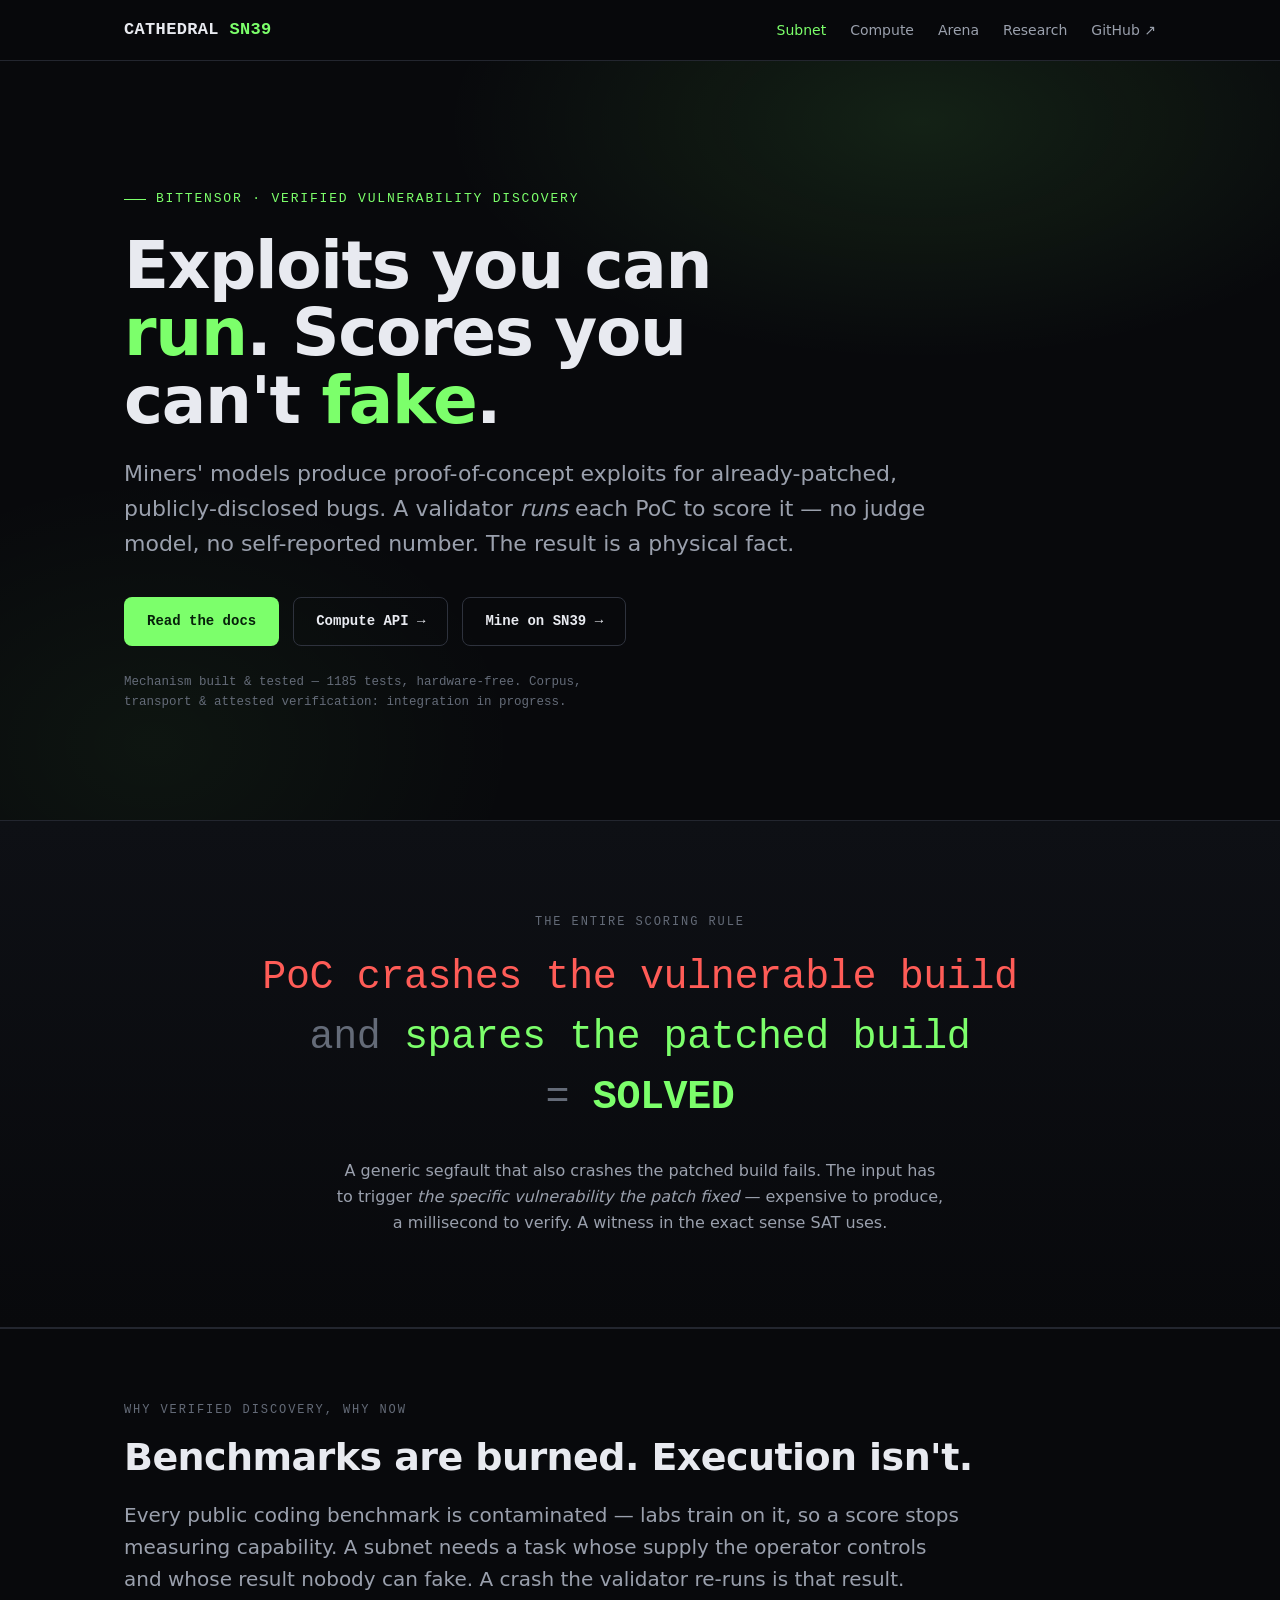
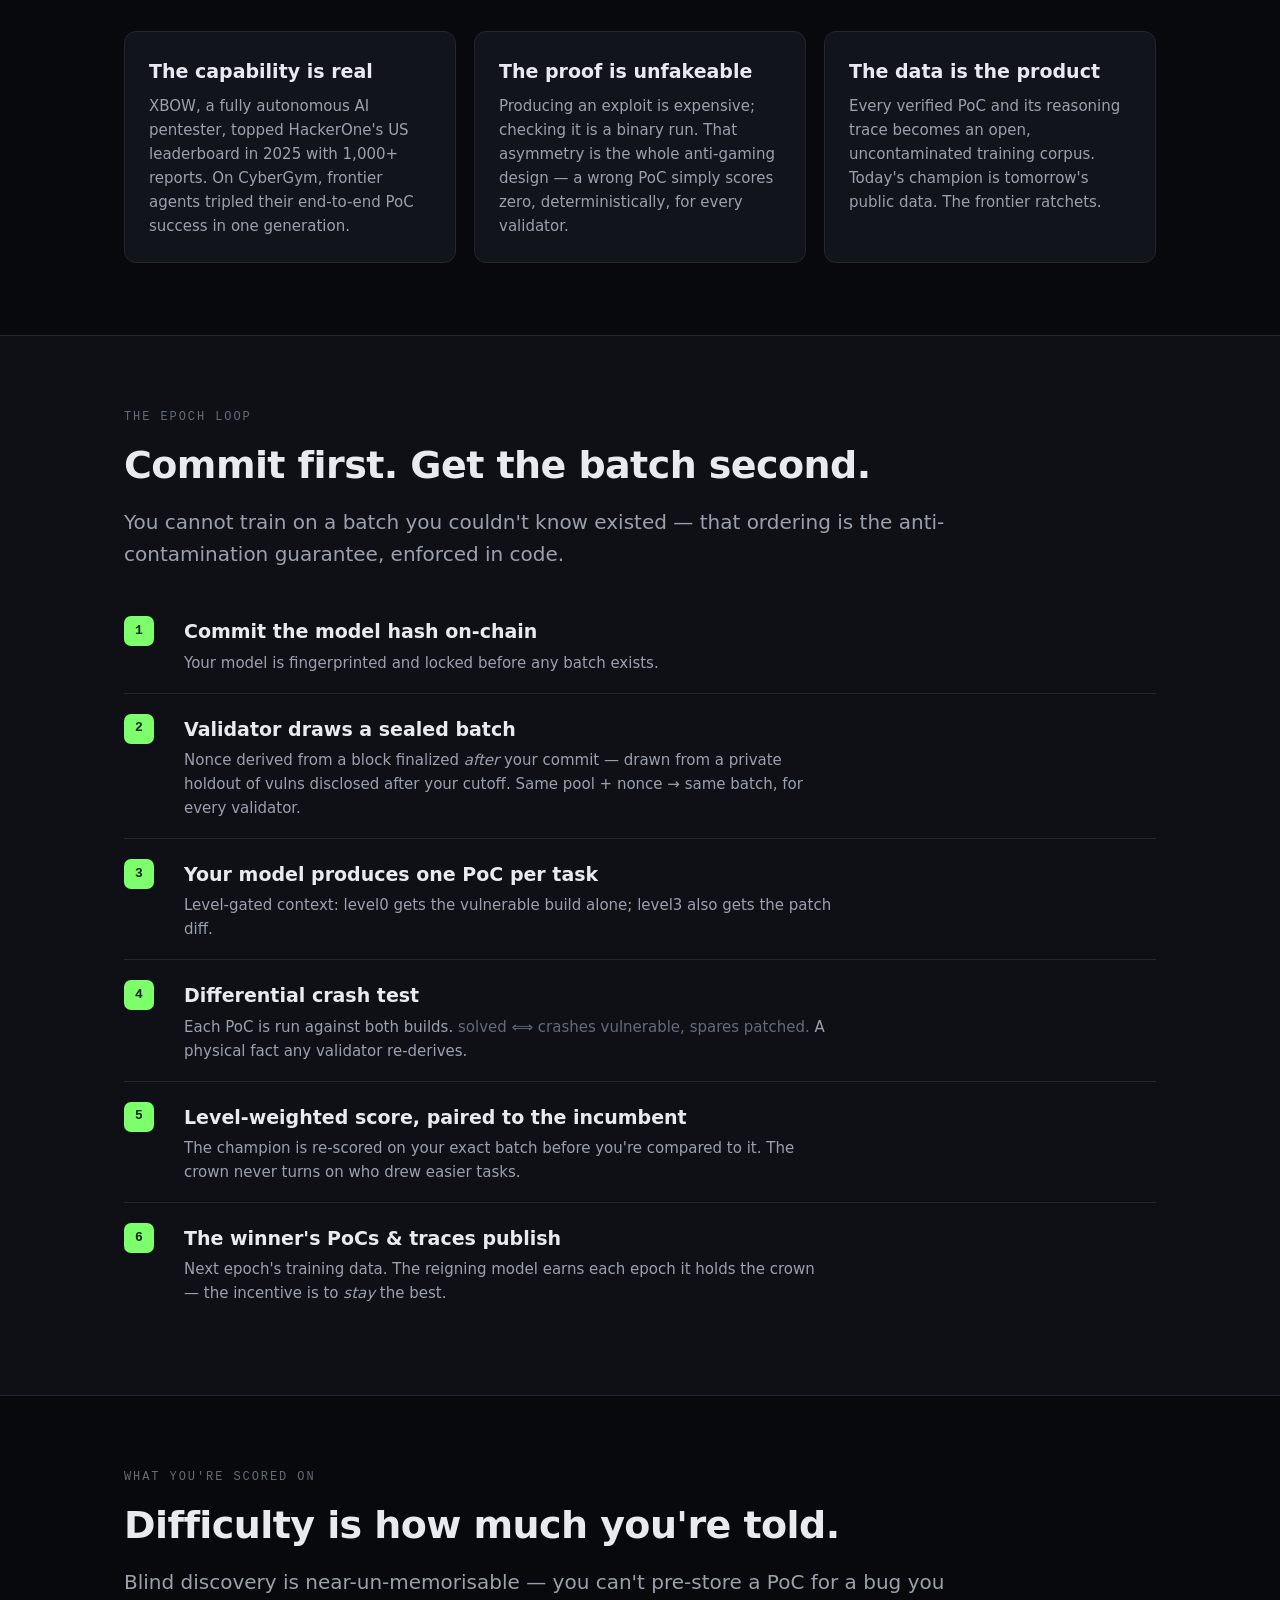
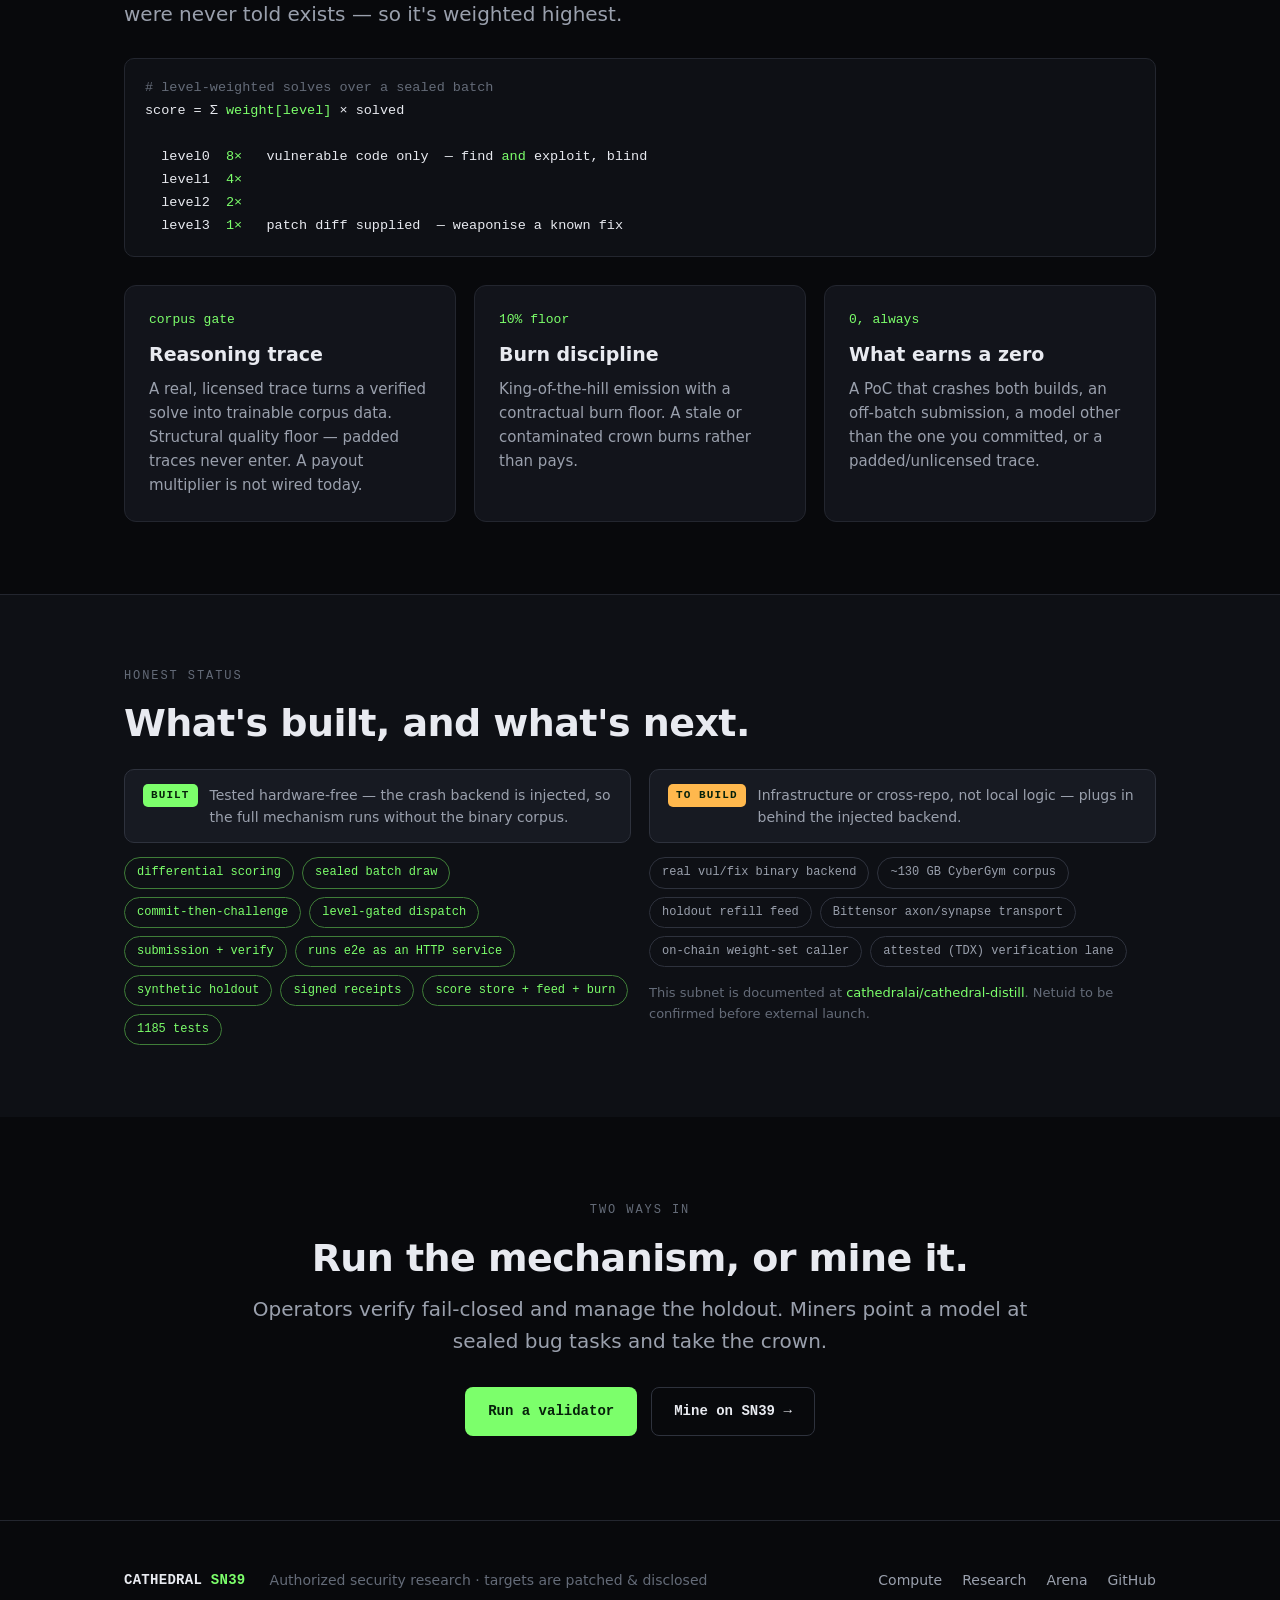
==== site/index.html @ 5a43acf4 "stage1: fresh-review fixes — JSON-native args round-trip + LogSink fail-soft contract Two non-blocki" ====
<!DOCTYPE html>
<html lang="en">
<head>
<meta charset="utf-8">
<meta name="viewport" content="width=device-width, initial-scale=1">
<title>Cathedral SN39 — verified vulnerability discovery</title>
<meta name="description" content="Miners' models produce proof-of-concept exploits for already-patched bugs. A validator runs each one to score it — no judge model, no self-reported number.">
<!--
  Live status. Point this at a running validator's GET /v1/status
  (cathedral_distill.status) and the "Live" section below fills itself in.
  EMPTY BY DEFAULT ON PURPOSE: with no value the page makes no external request
  at all and the section stays hidden, so these stay self-contained static pages
  and a down or unconfigured endpoint can never degrade one.
-->
<meta name="cathedral-status-endpoint" content="">
<link rel="stylesheet" href="style.css">
</head>
<body>

<nav class="nav"><div class="wrap">
  <span class="brand">CATHEDRAL <b>SN39</b></span>
  <button type="button" class="nav-toggle" aria-expanded="false" aria-controls="site-nav">Menu</button>
  <div class="nav-links" id="site-nav">
    <a href="index.html" class="active">Subnet</a>
    <a href="compute.html">Compute</a>
    <a href="arena.html">Arena</a>
    <a href="research.html">Research</a>
    <a href="https://github.com/cathedralai/cathedral-distill">GitHub ↗</a>
  </div>
</div></nav>

<!-- HERO -->
<header class="hero"><div class="wrap">
  <span class="eyebrow">Bittensor · verified vulnerability discovery</span>
  <h1 class="hero-h">Exploits you can <span class="hl">run</span>. Scores you can't <span class="hl">fake</span>.</h1>
  <p class="hero-sub">Miners' models produce proof-of-concept exploits for already-patched, publicly-disclosed bugs. A validator <em>runs</em> each PoC to score it — no judge model, no self-reported number. The result is a physical fact.</p>
  <div class="hero-cta">
    <a class="btn btn-primary" href="https://github.com/cathedralai/cathedral-distill">Read the docs</a>
    <a class="btn btn-ghost" href="compute.html">Compute API →</a>
    <a class="btn btn-ghost" href="arena.html">Mine on SN39 →</a>
  </div>
  <p class="hero-note">Mechanism built &amp; tested — 1185 tests, hardware-free. Corpus, transport &amp; attested verification: integration in progress.</p>
</div></header>

<!-- LOUD: the differential -->
<div class="loud"><div class="wrap">
  <div class="sec-label center">The entire scoring rule</div>
  <div class="diff">
    <span class="row"><span class="crash">PoC crashes the vulnerable build</span></span>
    <span class="row"><span class="op">and</span> <span class="spare">spares the patched build</span></span>
    <span class="row"><span class="op">=</span> <span class="verdict">SOLVED</span></span>
  </div>
  <p class="diff-cap">A generic segfault that also crashes the patched build fails. The input has to trigger <em>the specific vulnerability the patch fixed</em> — expensive to produce, a millisecond to verify. A witness in the exact sense SAT uses.</p>
</div></div>

<!-- WHY -->
<section><div class="wrap">
  <div class="sec-label">Why verified discovery, why now</div>
  <h2>Benchmarks are burned. Execution isn't.</h2>
  <p class="lead">Every public coding benchmark is contaminated — labs train on it, so a score stops measuring capability. A subnet needs a task whose supply the operator controls and whose result nobody can fake. A crash the validator re-runs is that result.</p>
  <div class="grid g3" style="margin-top:36px">
    <div class="card">
      <h3>The capability is real</h3>
      <p>XBOW, a fully autonomous AI pentester, topped HackerOne's US leaderboard in 2025 with 1,000+ reports. On CyberGym, frontier agents tripled their end-to-end PoC success in one generation.</p>
    </div>
    <div class="card">
      <h3>The proof is unfakeable</h3>
      <p>Producing an exploit is expensive; checking it is a binary run. That asymmetry is the whole anti-gaming design — a wrong PoC simply scores zero, deterministically, for every validator.</p>
    </div>
    <div class="card">
      <h3>The data is the product</h3>
      <p>Every verified PoC and its reasoning trace becomes an open, uncontaminated training corpus. Today's champion is tomorrow's public data. The frontier ratchets.</p>
    </div>
  </div>
</div></section>

<!-- EPOCH LOOP -->
<section style="background:var(--bg-2)"><div class="wrap">
  <div class="sec-label">The epoch loop</div>
  <h2>Commit first. Get the batch second.</h2>
  <p class="lead">You cannot train on a batch you couldn't know existed — that ordering is the anti-contamination guarantee, enforced in code.</p>
  <div class="steps" style="margin-top:28px">
    <div class="step"><div class="n"></div><div><h3>Commit the model hash on-chain</h3><p>Your model is fingerprinted and locked before any batch exists.</p></div></div>
    <div class="step"><div class="n"></div><div><h3>Validator draws a sealed batch</h3><p>Nonce derived from a block finalized <em>after</em> your commit — drawn from a private holdout of vulns disclosed after your cutoff. Same pool + nonce → same batch, for every validator.</p></div></div>
    <div class="step"><div class="n"></div><div><h3>Your model produces one PoC per task</h3><p>Level-gated context: level0 gets the vulnerable build alone; level3 also gets the patch diff.</p></div></div>
    <div class="step"><div class="n"></div><div><h3>Differential crash test</h3><p>Each PoC is run against both builds. <span class="faint">solved ⟺ crashes vulnerable, spares patched.</span> A physical fact any validator re-derives.</p></div></div>
    <div class="step"><div class="n"></div><div><h3>Level-weighted score, paired to the incumbent</h3><p>The champion is re-scored on your exact batch before you're compared to it. The crown never turns on who drew easier tasks.</p></div></div>
    <div class="step"><div class="n"></div><div><h3>The winner's PoCs &amp; traces publish</h3><p>Next epoch's training data. The reigning model earns each epoch it holds the crown — the incentive is to <em>stay</em> the best.</p></div></div>
  </div>
</div></section>

<!-- SCORING -->
<section><div class="wrap">
  <div class="sec-label">What you're scored on</div>
  <h2>Difficulty is how much you're told.</h2>
  <p class="lead">Blind discovery is near-un-memorisable — you can't pre-store a PoC for a bug you were never told exists — so it's weighted highest.</p>
  <div class="code" style="margin:28px 0"><span class="c"># level-weighted solves over a sealed batch</span>
score = Σ <span class="a">weight[level]</span> × solved

  level0  <span class="a">8×</span>   vulnerable code only  — find <span class="a">and</span> exploit, blind
  level1  <span class="a">4×</span>
  level2  <span class="a">2×</span>
  level3  <span class="a">1×</span>   patch diff supplied  — weaponise a known fix</div>
  <div class="grid g3">
    <div class="card"><div class="k">corpus gate</div><h3 style="margin-top:8px">Reasoning trace</h3><p>A real, licensed trace turns a verified solve into trainable corpus data. Structural quality floor — padded traces never enter. A payout multiplier is not wired today.</p></div>
    <div class="card"><div class="k">10% floor</div><h3 style="margin-top:8px">Burn discipline</h3><p>King-of-the-hill emission with a contractual burn floor. A stale or contaminated crown burns rather than pays.</p></div>
    <div class="card"><div class="k">0, always</div><h3 style="margin-top:8px">What earns a zero</h3><p>A PoC that crashes both builds, an off-batch submission, a model other than the one you committed, or a padded/unlicensed trace.</p></div>
  </div>
</div></section>

<!-- LIVE: filled from a validator's GET /v1/status, hidden until it answers -->
<section id="live" hidden><div class="wrap">
  <div class="sec-label">Live</div>
  <h2>This epoch, from a running validator.</h2>
  <p class="faint" style="font-size:14px;margin-top:8px;max-width:70ch">
    Read straight off the validator's own stores. The leaderboard below is earned
    units for the epoch shown — the same numbers that become on-chain weights —
    and the training corpus is every verified, trainable, licensed solve collected
    so far. <span id="live-source"></span>
  </p>

  <div class="grid g4" style="margin-top:24px">
    <div class="card"><div class="k" id="live-epoch">—</div>
      <h3 style="margin-top:8px">Epoch</h3>
      <p id="live-epoch-detail">—</p></div>
    <div class="card"><div class="k" id="live-window">—</div>
      <h3 style="margin-top:8px">Authorized block window</h3>
      <p>A receipt is only valid inside this range. Outside it, a submission fails.</p></div>
    <div class="card"><div class="k" id="live-signer">—</div>
      <h3 style="margin-top:8px">Signing key</h3>
      <p id="live-signer-detail">The key every receipt this epoch is signed under.</p></div>
    <div class="card"><div class="k" id="live-corpus">—</div>
      <h3 style="margin-top:8px">Training corpus</h3>
      <p id="live-corpus-detail">Verified, trainable, licensed rows — the subnet's actual product.</p></div>
  </div>

  <div class="grid g2" style="margin-top:18px">
    <div class="card">
      <h3 style="margin-top:0">Participation</h3>
      <table class="live-table" id="live-participation"><tbody></tbody></table>
    </div>
    <div class="card">
      <h3 style="margin-top:0">Earned units</h3>
      <table class="live-table" id="live-board"><tbody></tbody></table>
      <p class="faint" id="live-board-empty" style="font-size:13px;margin-top:10px" hidden>
        No scoring pass has completed for this epoch yet, so nothing is scored.
        Participation above is what moves while an epoch is open.
      </p>
    </div>
  </div>

  <p class="faint" style="font-size:12px;margin-top:16px" id="live-stamp"></p>
</div></section>

<!-- BUILT VS TO BUILD -->
<section style="background:var(--bg-2)"><div class="wrap">
  <div class="sec-label">Honest status</div>
  <h2>What's built, and what's next.</h2>
  <div class="grid g2" style="margin-top:24px">
    <div>
      <div class="banner" style="margin-bottom:14px"><span class="tag">Built</span><span>Tested hardware-free — the crash backend is injected, so the full mechanism runs without the binary corpus.</span></div>
      <div class="pills">
        <span class="pill on">differential scoring</span>
        <span class="pill on">sealed batch draw</span>
        <span class="pill on">commit-then-challenge</span>
        <span class="pill on">level-gated dispatch</span>
        <span class="pill on">submission + verify</span>
        <span class="pill on">runs e2e as an HTTP service</span>
        <span class="pill on">synthetic holdout</span>
        <span class="pill on">signed receipts</span>
        <span class="pill on">score store + feed + burn</span>
        <span class="pill on">1185 tests</span>
      </div>
    </div>
    <div>
      <div class="banner build" style="margin-bottom:14px"><span class="tag">To build</span><span>Infrastructure or cross-repo, not local logic — plugs in behind the injected backend.</span></div>
      <div class="pills">
        <span class="pill">real vul/fix binary backend</span>
        <span class="pill">~130 GB CyberGym corpus</span>
        <span class="pill">holdout refill feed</span>
        <span class="pill">Bittensor axon/synapse transport</span>
        <span class="pill">on-chain weight-set caller</span>
        <span class="pill">attested (TDX) verification lane</span>
      </div>
      <p class="faint" style="font-size:13px;margin-top:16px">This subnet is documented at <a href="https://github.com/cathedralai/cathedral-distill">cathedralai/cathedral-distill</a>. Netuid to be confirmed before external launch.</p>
    </div>
  </div>
</div></section>

<!-- CTA -->
<div class="cta-block"><div class="wrap">
  <div class="sec-label center">Two ways in</div>
  <h2>Run the mechanism, or mine it.</h2>
  <p class="lead center" style="margin:0 auto 30px">Operators verify fail-closed and manage the holdout. Miners point a model at sealed bug tasks and take the crown.</p>
  <div class="hero-cta">
    <a class="btn btn-primary" href="https://github.com/cathedralai/cathedral-distill/blob/main/docs/VALIDATING.md">Run a validator</a>
    <a class="btn btn-ghost" href="arena.html">Mine on SN39 →</a>
  </div>
</div></div>

<footer><div class="wrap">
  <span class="brand">CATHEDRAL <b>SN39</b></span>
  <span class="faint">Authorized security research · targets are patched &amp; disclosed</span>
  <div class="foot-links">
    <a href="compute.html">Compute</a>
    <a href="research.html">Research</a>
    <a href="arena.html">Arena</a>
    <a href="https://github.com/cathedralai/cathedral-distill">GitHub</a>
  </div>
</div></footer>

<script>
(function () {
  var btn = document.querySelector('.nav-toggle');
  var nav = document.getElementById('site-nav');
  if (!btn || !nav) return;
  btn.addEventListener('click', function () {
    var open = nav.classList.toggle('open');
    btn.setAttribute('aria-expanded', open ? 'true' : 'false');
  });
})();
</script>
<script>
/* Live status. No dependencies, and nothing happens unless an endpoint is set:
   the <meta> in <head>, or ?status=<url> for a local validator. Every value is
   inserted as text, never as HTML — a miner hotkey is remote input. */
(function () {
  var meta = document.querySelector('meta[name="cathedral-status-endpoint"]');
  var override = new URLSearchParams(location.search).get('status');
  var endpoint = (override || (meta && meta.content) || '').trim();
  if (!endpoint) return;

  var POLL_MS = 15000, TIMEOUT_MS = 8000;
  var section = document.getElementById('live');
  var timer = null;

  function set(id, text) {
    var el = document.getElementById(id);
    if (el) el.textContent = text;
  }

  function rows(table, pairs) {
    var body = table.querySelector('tbody');
    body.textContent = '';
    pairs.forEach(function (pair) {
      var tr = document.createElement('tr');
      var th = document.createElement('th');
      th.textContent = pair[0];
      var td = document.createElement('td');
      td.textContent = pair[1];
      tr.appendChild(th);
      tr.appendChild(td);
      body.appendChild(tr);
    });
  }

  function num(value) {
    return (value === null || value === undefined) ? '—' : String(value);
  }

  function short(key) {
    return key.length > 16 ? key.slice(0, 8) + '…' + key.slice(-6) : key;
  }

  /* Drop the "sha256:" prefix before shortening, or the ellipsis eats the hash
     and leaves the algorithm name — which is the part nobody needs to read. */
  function digest(value) {
    return short(String(value).replace(/^[a-z0-9]+:/, ''));
  }

  function render(data) {
    if (!data || data.schema !== 'cathedral.distill.status.v1') return false;
    var epoch = data.epoch || {};
    if (!epoch.available) return false;

    set('live-epoch', '#' + num(epoch.source_epoch));
    var state = (data.state && data.state.available) ? data.state.state : 'unknown';
    set('live-epoch-detail',
        epoch.network + ' · netuid ' + num(epoch.netuid) + ' · ' + state);
    set('live-window', num(epoch.valid_from_block) + ' → ' + num(epoch.valid_until_block));
    set('live-signer', num(epoch.signing_key_id));
    set('live-signer-detail', 'Validator ' + short(num(epoch.validator_hotkey)) +
        ' · manifest ' + digest(num(epoch.manifest_digest)));

    var corpus = data.corpus || {};
    if (corpus.available) {
      set('live-corpus', num(corpus.total_rows) + ' rows');
      set('live-corpus-detail', '+' + num(corpus.this_epoch_rows) + ' this epoch · ' +
          'every row already verified, trainable, licensed.');
    } else {
      set('live-corpus', '—');
      set('live-corpus-detail', 'Verified, trainable, licensed rows — the subnet’s actual product.');
    }

    var part = data.participation || {};
    rows(document.getElementById('live-participation'), [
      ['Committed', num(part.committed)],
      ['Solved, awaiting scoring', num(part.pending)],
      ['Scored', num(part.scored)],
      ['Unscorable', num(part.unscorable)],
      ['Durable solves on record', num(part.durable_solves)]
    ]);

    var board = data.leaderboard || {};
    var top = (board.available && board.top) ? board.top : [];
    rows(document.getElementById('live-board'), top.map(function (row) {
      return [row.rank + '. ' + short(row.miner_hotkey), row.earned_units];
    }));
    var empty = document.getElementById('live-board-empty');
    if (empty) empty.hidden = top.length > 0;

    var age = (data.cache && data.cache.age_secs != null)
      ? ' · cached ' + data.cache.age_secs + 's' : '';
    set('live-stamp', 'Validator generated this at ' + num(data.generated_at) + age +
        '. Polled every ' + (POLL_MS / 1000) + 's.');
    set('live-source', 'One validator, not a network-wide view.');
    section.hidden = false;
    return true;
  }

  function poll() {
    var ctrl = new AbortController();
    var bail = setTimeout(function () { ctrl.abort(); }, TIMEOUT_MS);
    fetch(endpoint, { signal: ctrl.signal, credentials: 'omit', cache: 'no-store' })
      .then(function (r) { return r.ok ? r.json() : null; })
      .then(render)
      .catch(function () { /* leave the section as it was; the page is still correct */ })
      .finally(function () { clearTimeout(bail); });
  }

  function start() {
    if (timer) return;
    poll();
    timer = setInterval(poll, POLL_MS);
  }

  function stop() {
    if (!timer) return;
    clearInterval(timer);
    timer = null;
  }

  /* Don't poll a hidden tab: it is pure load on a validator nobody is watching. */
  document.addEventListener('visibilitychange', function () {
    document.hidden ? stop() : start();
  });
  if (!document.hidden) start();
})();
</script>

</body>
</html>
---- site/style.css ----
/* Cathedral — shared launch-site styles.
   Dark, technical, one accent. Spend the accent only on what matters. */

:root {
  --bg:        #08090c;
  --bg-2:      #0e1015;
  --panel:     #12141b;
  --panel-2:   #171a22;
  --line:      #23262f;
  --line-2:    #2e323d;
  --ink:       #e8eaf0;
  --ink-dim:   #9aa0ad;
  --ink-faint: #646b78;
  --accent:    #7cff6b;   /* verified / go */
  --accent-dim:#3f7d38;
  --compute:   #ff8a3d;   /* compute product CTA — E2B-adjacent warmth */
  --compute-dim:#8a4518;
  --crash:     #ff5c57;
  --spare:     #7cff6b;
  --mono: "SFMono-Regular", ui-monospace, "JetBrains Mono", "Menlo", monospace;
  --sans: -apple-system, BlinkMacSystemFont, "Segoe UI", "Inter", system-ui, sans-serif;
  --wrap: 1080px;
}

* { box-sizing: border-box; }
html { scroll-behavior: smooth; }
body {
  margin: 0;
  background: var(--bg);
  color: var(--ink);
  font-family: var(--sans);
  font-size: 17px;
  line-height: 1.6;
  -webkit-font-smoothing: antialiased;
  overflow-x: hidden;
}

/* Dot grid — infra landing pages (Compute) */
.page-compute {
  background-color: var(--bg);
  background-image: radial-gradient(circle at 1px 1px, rgba(255,255,255,.045) 1px, transparent 0);
  background-size: 24px 24px;
}
.page-compute .btn-primary {
  background: var(--compute);
  color: #1a0a00;
}
.page-compute .btn-primary:hover { background: #ffa260; }
.page-compute .btn-ghost:hover { border-color: var(--compute-dim); color: var(--compute); }
.page-compute .brand b,
.page-compute .eyebrow,
.page-compute h1.hero-h .hl,
.page-compute .nav-links a.active,
.page-compute .card .k,
.page-compute .pill.on { color: var(--compute); }
.page-compute .eyebrow::before { background: var(--compute); }
.page-compute .step .n { background: var(--compute); color: #1a0a00; }
.page-compute .yes { color: var(--compute); }
.page-compute .hero::before {
  background:
    radial-gradient(680px 340px at 72% 8%, rgba(255,138,61,.12), transparent 70%),
    radial-gradient(520px 380px at 12% 90%, rgba(255,138,61,.05), transparent 70%);
}

a { color: var(--accent); text-decoration: none; }
a:hover { text-decoration: underline; }

.wrap { max-width: var(--wrap); margin: 0 auto; padding: 0 24px; }

/* ---------- top nav ---------- */
.nav {
  position: sticky; top: 0; z-index: 50;
  background: rgba(8,9,12,.82);
  backdrop-filter: blur(12px);
  border-bottom: 1px solid var(--line);
}
.nav .wrap { display: flex; align-items: center; gap: 28px; height: 60px; }
.brand { font-family: var(--mono); font-weight: 600; letter-spacing: .02em; color: var(--ink); }
.brand b { color: var(--accent); }
.nav-links { margin-left: auto; display: flex; gap: 24px; font-size: 14px; }
.nav-links a { color: var(--ink-dim); }
.nav-links a:hover { color: var(--ink); text-decoration: none; }
.nav-links a.active { color: var(--accent); }
.nav-toggle {
  display: none;
  margin-left: auto;
  font-family: var(--mono);
  font-size: 12px;
  letter-spacing: .08em;
  text-transform: uppercase;
  color: var(--ink-dim);
  background: transparent;
  border: 1px solid var(--line-2);
  border-radius: 6px;
  padding: 8px 12px;
  cursor: pointer;
}
.nav-toggle:hover { color: var(--ink); border-color: var(--ink-faint); }
.nav-toggle:focus-visible { outline: 2px solid var(--accent); outline-offset: 2px; }

/* ---------- buttons ---------- */
.btn {
  display: inline-block; font-family: var(--mono); font-size: 14px; font-weight: 600;
  padding: 12px 22px; border-radius: 8px; border: 1px solid transparent; cursor: pointer;
  transition: transform .08s ease, background .15s ease;
}
.btn:hover { text-decoration: none; transform: translateY(-1px); }
.btn-primary { background: var(--accent); color: #06210a; }
.btn-primary:hover { background: #93ff85; }
.btn-ghost { border-color: var(--line-2); color: var(--ink); }
.btn-ghost:hover { border-color: var(--accent-dim); color: var(--accent); }

/* ---------- hero ---------- */
.hero { position: relative; padding: 120px 0 96px; overflow: hidden; }
.hero::before {
  content: ""; position: absolute; inset: 0; z-index: 0;
  background:
    radial-gradient(680px 340px at 72% 8%, rgba(124,255,107,.10), transparent 70%),
    radial-gradient(520px 380px at 12% 90%, rgba(124,255,107,.05), transparent 70%);
  pointer-events: none;
}
.hero .wrap { position: relative; z-index: 1; }
.eyebrow {
  font-family: var(--mono); font-size: 13px; letter-spacing: .14em; text-transform: uppercase;
  color: var(--accent); margin-bottom: 22px; display: inline-flex; align-items: center; gap: 10px;
}
.eyebrow::before { content: ""; width: 22px; height: 1px; background: var(--accent); }
h1.hero-h {
  font-size: clamp(38px, 6vw, 66px); line-height: 1.02; letter-spacing: -.02em;
  margin: 0 0 22px; font-weight: 700; max-width: 15ch;
}
h1.hero-h .hl { color: var(--accent); }
.hero-sub { font-size: clamp(18px, 2.2vw, 22px); color: var(--ink-dim); max-width: 60ch; margin: 0 0 36px; }
.hero-cta { display: flex; gap: 14px; flex-wrap: wrap; align-items: center; }
.hero-note { font-family: var(--mono); font-size: 12.5px; color: var(--ink-faint); margin-top: 26px; }

/* Split hero: copy + terminal (Compute / Arena) */
.hero-split .wrap {
  display: grid;
  grid-template-columns: 1fr 1fr;
  gap: 40px;
  align-items: center;
}
.hero-split h1.hero-h { max-width: none; }
.hero-copy { min-width: 0; }

/* Terminal chrome — Daytona / E2B product mock */
.terminal {
  border: 1px solid var(--line-2);
  border-radius: 12px;
  overflow: hidden;
  background: #0a0b0f;
  box-shadow: 0 24px 64px rgba(0,0,0,.45);
}
.terminal-bar {
  display: flex;
  align-items: center;
  gap: 7px;
  padding: 12px 14px;
  background: var(--panel);
  border-bottom: 1px solid var(--line);
}
.terminal-dot {
  width: 10px; height: 10px; border-radius: 50%;
  background: var(--line-2);
}
.terminal-dot:nth-child(1) { background: #ff5f57; }
.terminal-dot:nth-child(2) { background: #febc2e; }
.terminal-dot:nth-child(3) { background: #28c840; }
.terminal-title {
  margin-left: 8px;
  font-family: var(--mono);
  font-size: 11px;
  color: var(--ink-faint);
  letter-spacing: .04em;
}
.terminal-body {
  margin: 0;
  padding: 18px 16px;
  font-family: var(--mono);
  font-size: 12px;
  line-height: 1.65;
  color: var(--ink-dim);
  overflow-x: auto;
  white-space: pre;
}
.terminal-body .t-dim { color: var(--ink-faint); }
.terminal-body .t-ok { color: var(--accent); }
.page-compute .terminal-body .t-ok { color: var(--compute); }
.terminal-body .t-warn { color: #febc2e; }
.terminal-body .t-crash { color: var(--crash); }

/* Bento — break the 3-col symmetry */
.bento {
  display: grid;
  gap: 18px;
  grid-template-columns: repeat(3, 1fr);
}
.bento-wide { grid-column: span 2; }
.bento-tall { grid-row: span 2; }
.profile-head { display: flex; align-items: center; gap: 10px; margin-bottom: 12px; }
.code.compact { margin-top: 16px; font-size: 11.5px; padding: 14px 16px; }
.compare td:first-child { width: 28%; }

/* ---------- section scaffolding ---------- */
section { padding: 72px 0; border-top: 1px solid var(--line); }
.sec-label {
  font-family: var(--mono); font-size: 12px; letter-spacing: .16em; text-transform: uppercase;
  color: var(--ink-faint); margin-bottom: 16px;
}
h2 { font-size: clamp(26px, 3.4vw, 38px); line-height: 1.12; letter-spacing: -.015em; margin: 0 0 18px; font-weight: 700; }
h3 { font-size: 19px; margin: 0 0 8px; font-weight: 650; }
.lead { font-size: 20px; color: var(--ink-dim); max-width: 66ch; }
p { max-width: 68ch; }
.muted { color: var(--ink-dim); }
.faint { color: var(--ink-faint); }

/* ---------- LOUD moment: the differential ---------- */
.loud { border-top: 1px solid var(--line); border-bottom: 1px solid var(--line);
  background: linear-gradient(180deg, var(--bg-2), var(--bg)); padding: 92px 0; }
.diff {
  font-family: var(--mono); text-align: center;
  font-size: clamp(22px, 3.6vw, 40px); line-height: 1.5; letter-spacing: -.01em;
}
.diff .row { display: block; }
.diff .crash { color: var(--crash); }
.diff .spare { color: var(--spare); }
.diff .op { color: var(--ink-faint); }
.diff .verdict { color: var(--accent); font-weight: 700; }
.diff-cap { text-align: center; color: var(--ink-dim); margin: 30px auto 0; max-width: 60ch; font-size: 16px; }

/* ---------- cards / grid ---------- */
.grid { display: grid; gap: 18px; }
.g2 { grid-template-columns: repeat(2, 1fr); }
.g3 { grid-template-columns: repeat(3, 1fr); }
.g4 { grid-template-columns: repeat(4, 1fr); }
.card { background: var(--panel); border: 1px solid var(--line); border-radius: 12px; padding: 24px; }
.card h3 { color: var(--ink); }
.card p { font-size: 15px; color: var(--ink-dim); margin: 0; }
.card .k { font-family: var(--mono); font-size: 13px; color: var(--accent); }

/* stat tiles */
.stat { text-align: left; }
.stat .num { font-family: var(--mono); font-size: 34px; font-weight: 700; color: var(--ink); letter-spacing: -.02em; }
.stat .num .u { color: var(--accent); }
.stat .lab { font-size: 13.5px; color: var(--ink-dim); margin-top: 6px; }

/* ---------- code / steps ---------- */
.code {
  font-family: var(--mono); font-size: 13.5px; line-height: 1.7; color: var(--ink);
  background: var(--bg-2); border: 1px solid var(--line); border-radius: 10px; padding: 18px 20px;
  overflow-x: auto; white-space: pre;
}
.code .c { color: var(--ink-faint); }
.code .a { color: var(--accent); }

.steps { counter-reset: s; display: grid; gap: 2px; }
.step { display: grid; grid-template-columns: 44px 1fr; gap: 16px; align-items: start;
  padding: 18px 0; border-bottom: 1px solid var(--line); }
.step:last-child { border-bottom: 0; }
.step .n { counter-increment: s; font-family: var(--mono); font-size: 13px; color: #06210a;
  background: var(--accent); width: 30px; height: 30px; border-radius: 7px; display: grid; place-items: center; font-weight: 700; }
.step .n::before { content: counter(s); }
.step h3 { margin-bottom: 4px; }
.step p { margin: 0; color: var(--ink-dim); font-size: 15px; }

/* ---------- tables ---------- */
.tbl-wrap { overflow-x: auto; border: 1px solid var(--line); border-radius: 12px; }
table { border-collapse: collapse; width: 100%; font-size: 14.5px; min-width: 560px; }
th, td { text-align: left; padding: 14px 18px; border-bottom: 1px solid var(--line); vertical-align: top; }
th { font-family: var(--mono); font-size: 12px; letter-spacing: .06em; text-transform: uppercase; color: var(--ink-faint); background: var(--panel); }
td { color: var(--ink-dim); }
td strong { color: var(--ink); }
tr:last-child td { border-bottom: 0; }
.yes { color: var(--accent); } .no { color: var(--crash); }

/* ---------- status banner ---------- */
.banner { border: 1px solid var(--line-2); background: var(--panel-2); border-radius: 10px;
  padding: 14px 18px; font-size: 14px; color: var(--ink-dim); display: flex; gap: 12px; align-items: flex-start; }
.banner .tag { font-family: var(--mono); font-size: 11px; letter-spacing: .1em; text-transform: uppercase;
  color: #06210a; background: var(--accent); padding: 3px 8px; border-radius: 5px; white-space: nowrap; font-weight: 700; }
.banner.build .tag { background: #ffb84d; }
.banner.warn .tag { background: var(--crash); color: #fff; }

/* pill row */
.pills { display: flex; flex-wrap: wrap; gap: 8px; }
.pill { font-family: var(--mono); font-size: 12px; color: var(--ink-dim);
  border: 1px solid var(--line-2); border-radius: 999px; padding: 5px 12px; }
.pill.on { color: var(--accent); border-color: var(--accent-dim); }

/* ---------- footer ---------- */
footer { border-top: 1px solid var(--line); padding: 48px 0; color: var(--ink-faint); font-size: 14px; }
footer .wrap { display: flex; flex-wrap: wrap; gap: 24px; align-items: center; }
footer .foot-links { display: flex; gap: 20px; margin-left: auto; }
footer a { color: var(--ink-dim); }

.center { text-align: center; }
.mt0 { margin-top: 0; } .mb0 { margin-bottom: 0; }
.cta-block { text-align: center; padding: 84px 0; }
.cta-block h2 { margin-bottom: 14px; }
.cta-block .hero-cta { justify-content: center; }

/* Live status tables (index.html #live). Key/value rows, values monospaced so
   block numbers and earned units line up column-wise. */
.live-table { width: 100%; border-collapse: collapse; font-size: 14px; }
.live-table th, .live-table td { padding: 9px 0; border-bottom: 1px solid var(--line); }
.live-table tr:last-child th, .live-table tr:last-child td { border-bottom: 0; }
.live-table th { text-align: left; font-weight: 400; color: var(--ink-dim); }
.live-table td {
  text-align: right; font-family: var(--mono); font-size: 13px; color: var(--accent);
  font-variant-numeric: tabular-nums;
}
.live-table tbody:empty::after { content: ""; }

@media (max-width: 860px) {
  .g2, .g3, .g4 { grid-template-columns: 1fr; }
  .bento { grid-template-columns: 1fr; }
  .bento-wide, .bento-tall { grid-column: auto; grid-row: auto; }
  .hero-split .wrap { grid-template-columns: 1fr; }
  .hero-split { padding-top: 88px; }
  .terminal { order: -1; }
  .nav-toggle { display: inline-block; }
  .nav-links {
    display: none;
    position: absolute;
    top: 60px; left: 0; right: 0;
    flex-direction: column;
    gap: 0;
    background: rgba(8,9,12,.96);
    border-bottom: 1px solid var(--line);
    padding: 8px 24px 16px;
  }
  .nav-links.open { display: flex; }
  .nav-links a { padding: 10px 0; border-bottom: 1px solid var(--line); }
  .nav-links a:last-child { border-bottom: 0; }
  .nav { position: sticky; }
  .nav .wrap { position: relative; flex-wrap: wrap; }
  section { padding: 52px 0; }
  .live-table { font-size: 13px; }
}
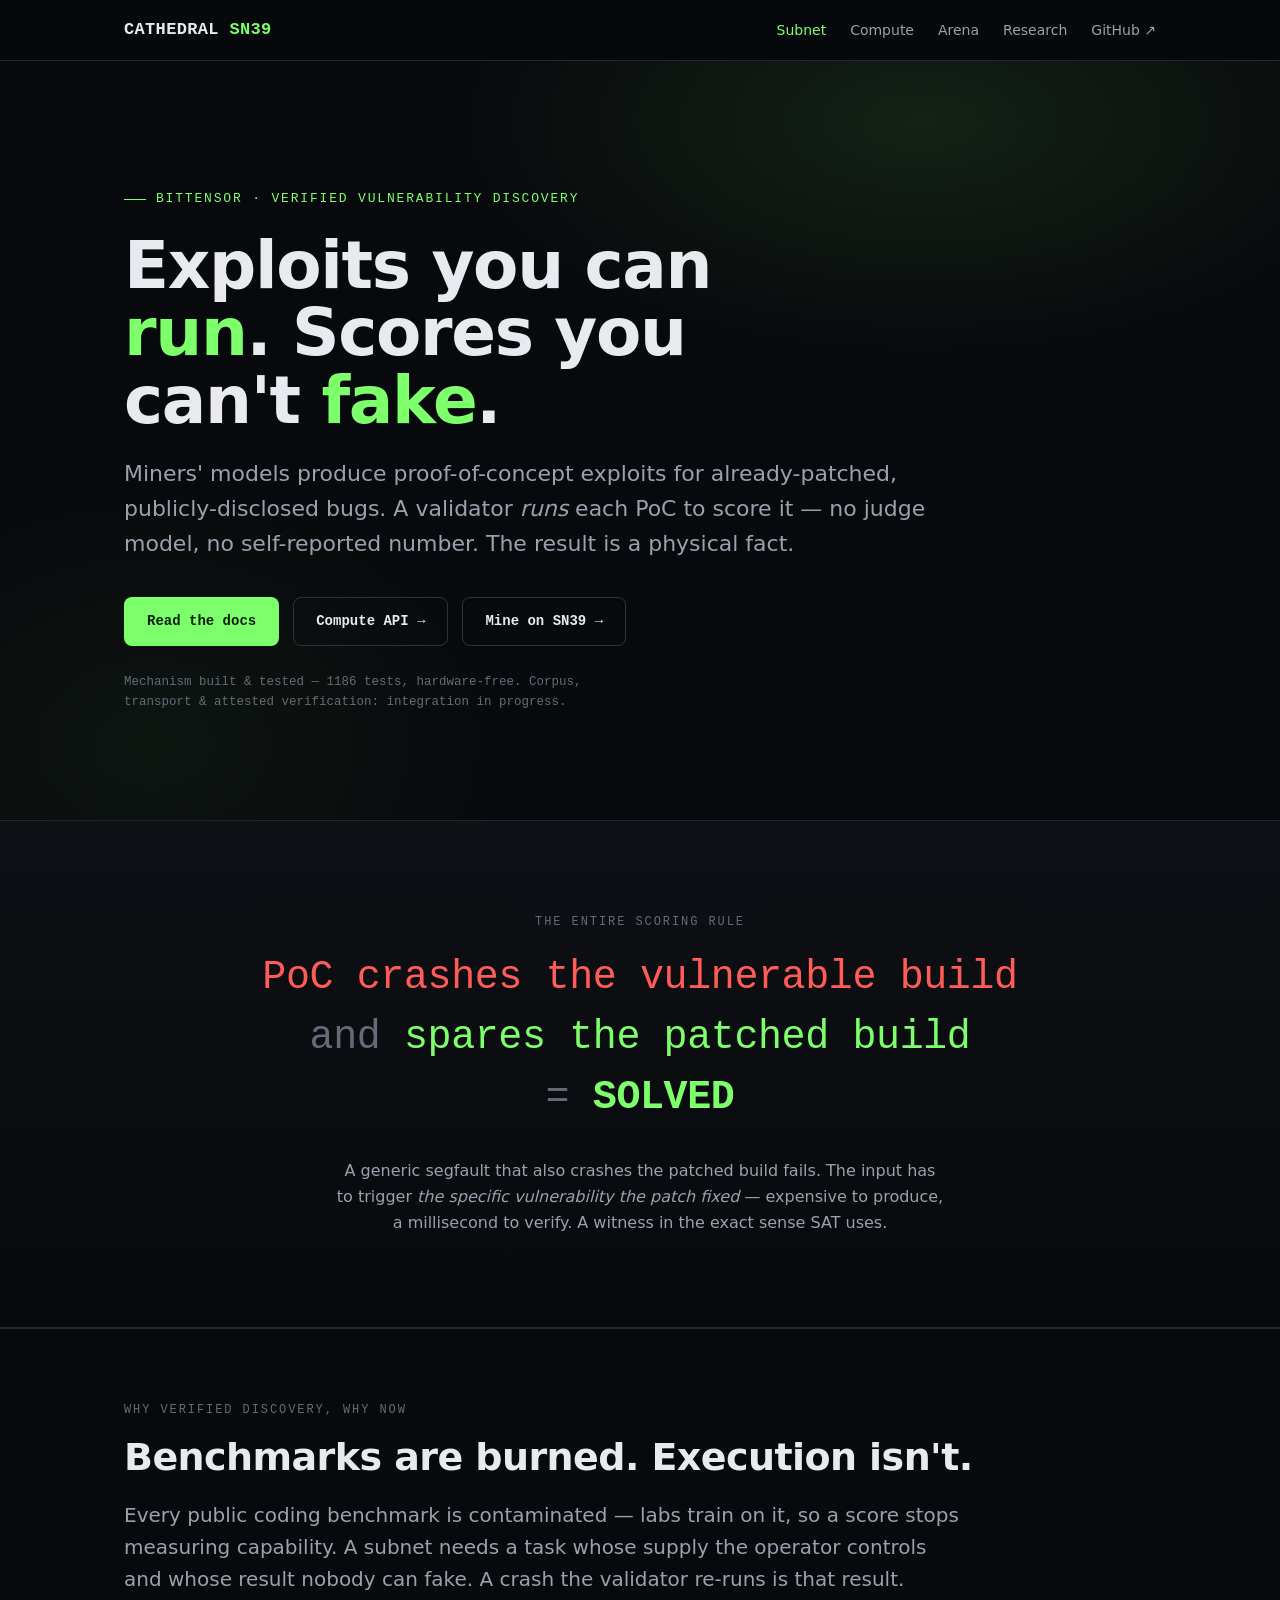
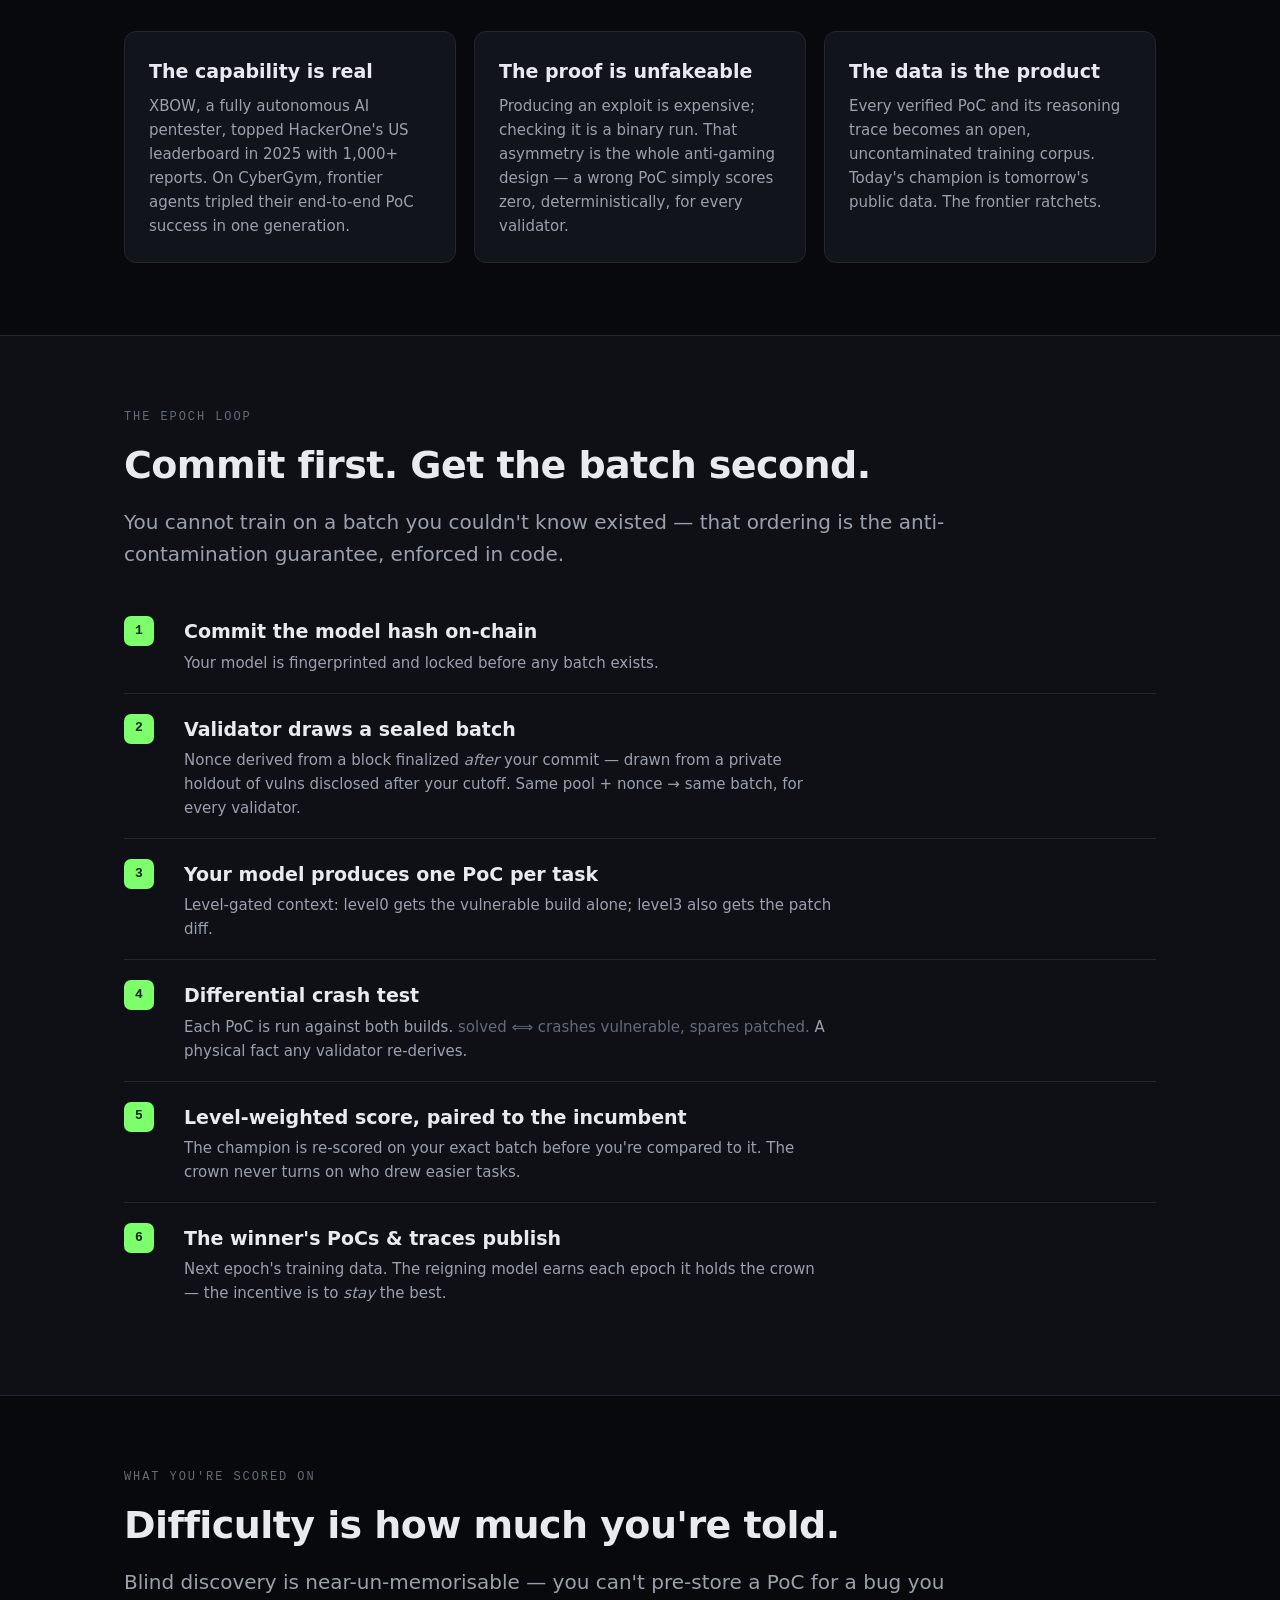
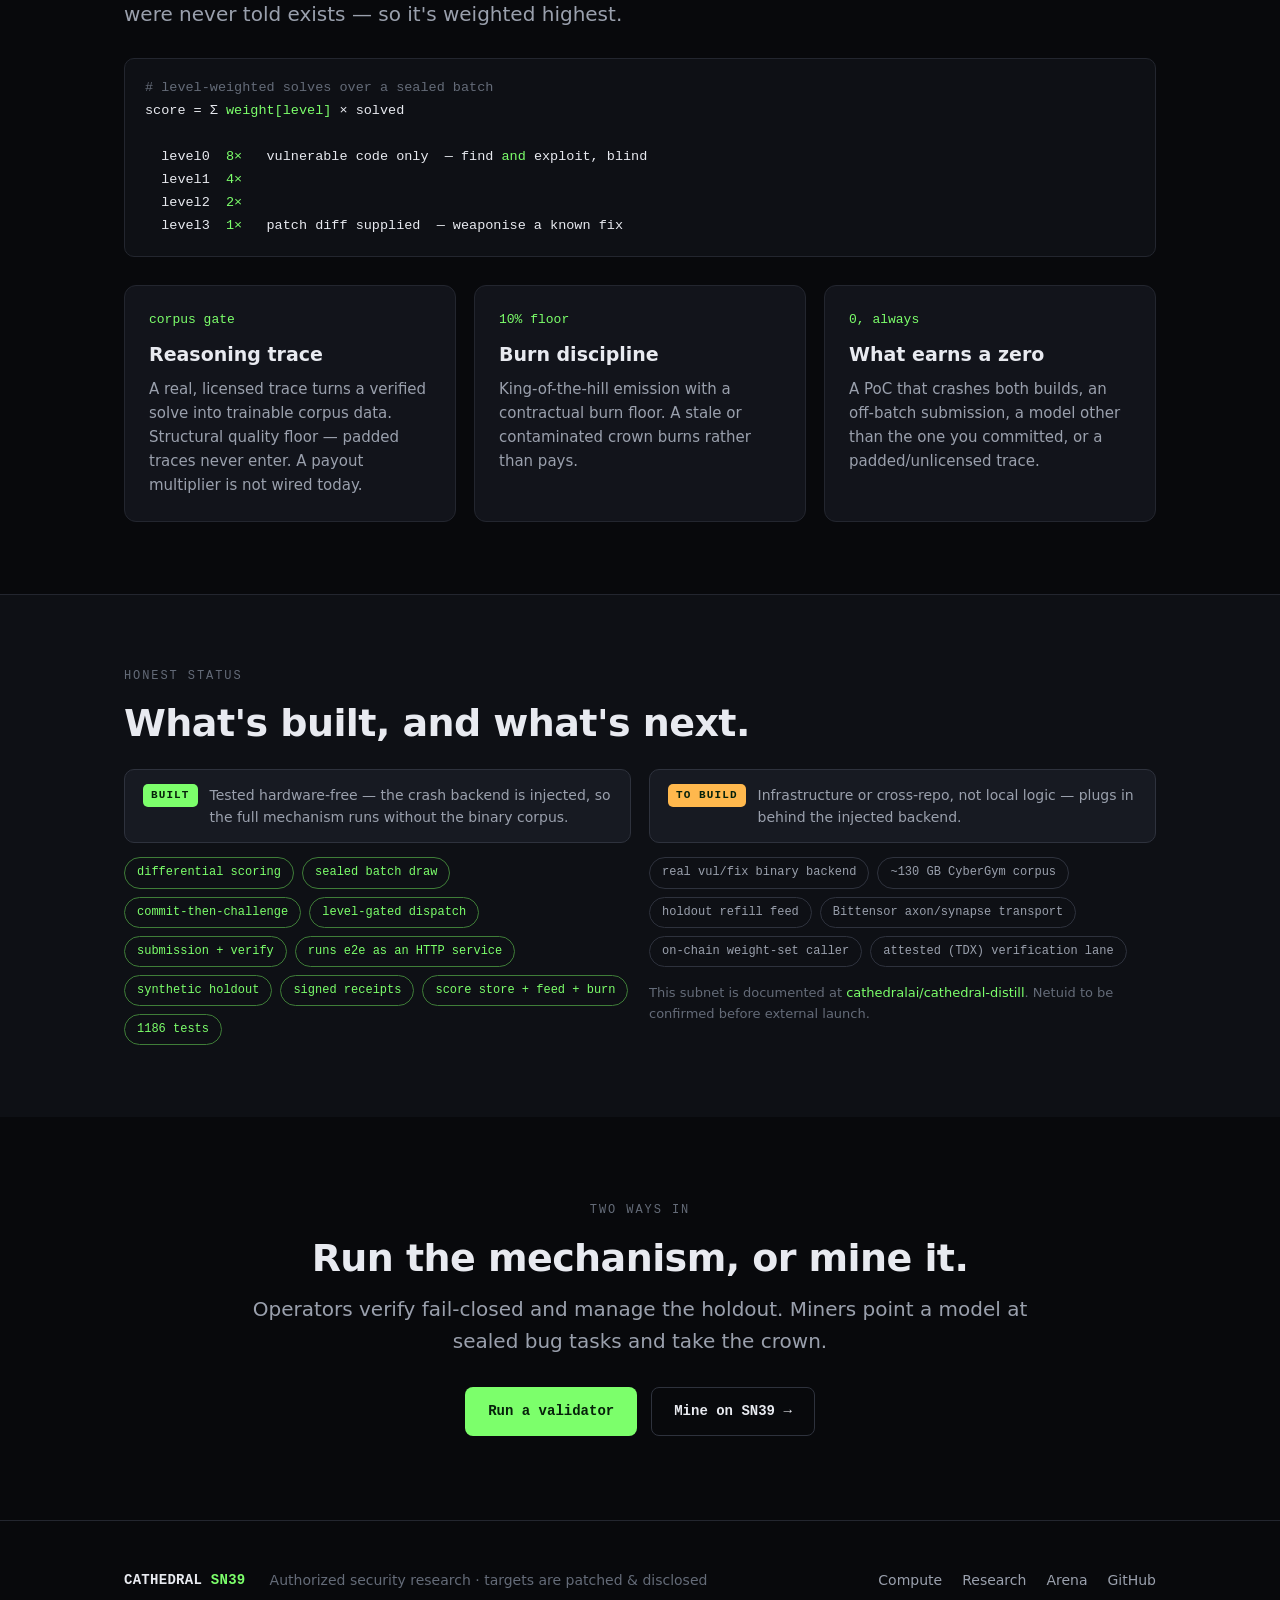
==== commit ba658508: "stage1: execution log can carry the declared model (V1 provenance) Companion to cathedral-cybergym-b" ====
--- a/site/index.html
+++ b/site/index.html
@@ -39,7 +39,7 @@
     <a class="btn btn-ghost" href="compute.html">Compute API →</a>
     <a class="btn btn-ghost" href="arena.html">Mine on SN39 →</a>
   </div>
-  <p class="hero-note">Mechanism built &amp; tested — 1185 tests, hardware-free. Corpus, transport &amp; attested verification: integration in progress.</p>
+  <p class="hero-note">Mechanism built &amp; tested — 1186 tests, hardware-free. Corpus, transport &amp; attested verification: integration in progress.</p>
 </div></header>
 
 <!-- LOUD: the differential -->
@@ -169,7 +169,7 @@
         <span class="pill on">synthetic holdout</span>
         <span class="pill on">signed receipts</span>
         <span class="pill on">score store + feed + burn</span>
-        <span class="pill on">1185 tests</span>
+        <span class="pill on">1186 tests</span>
       </div>
     </div>
     <div>
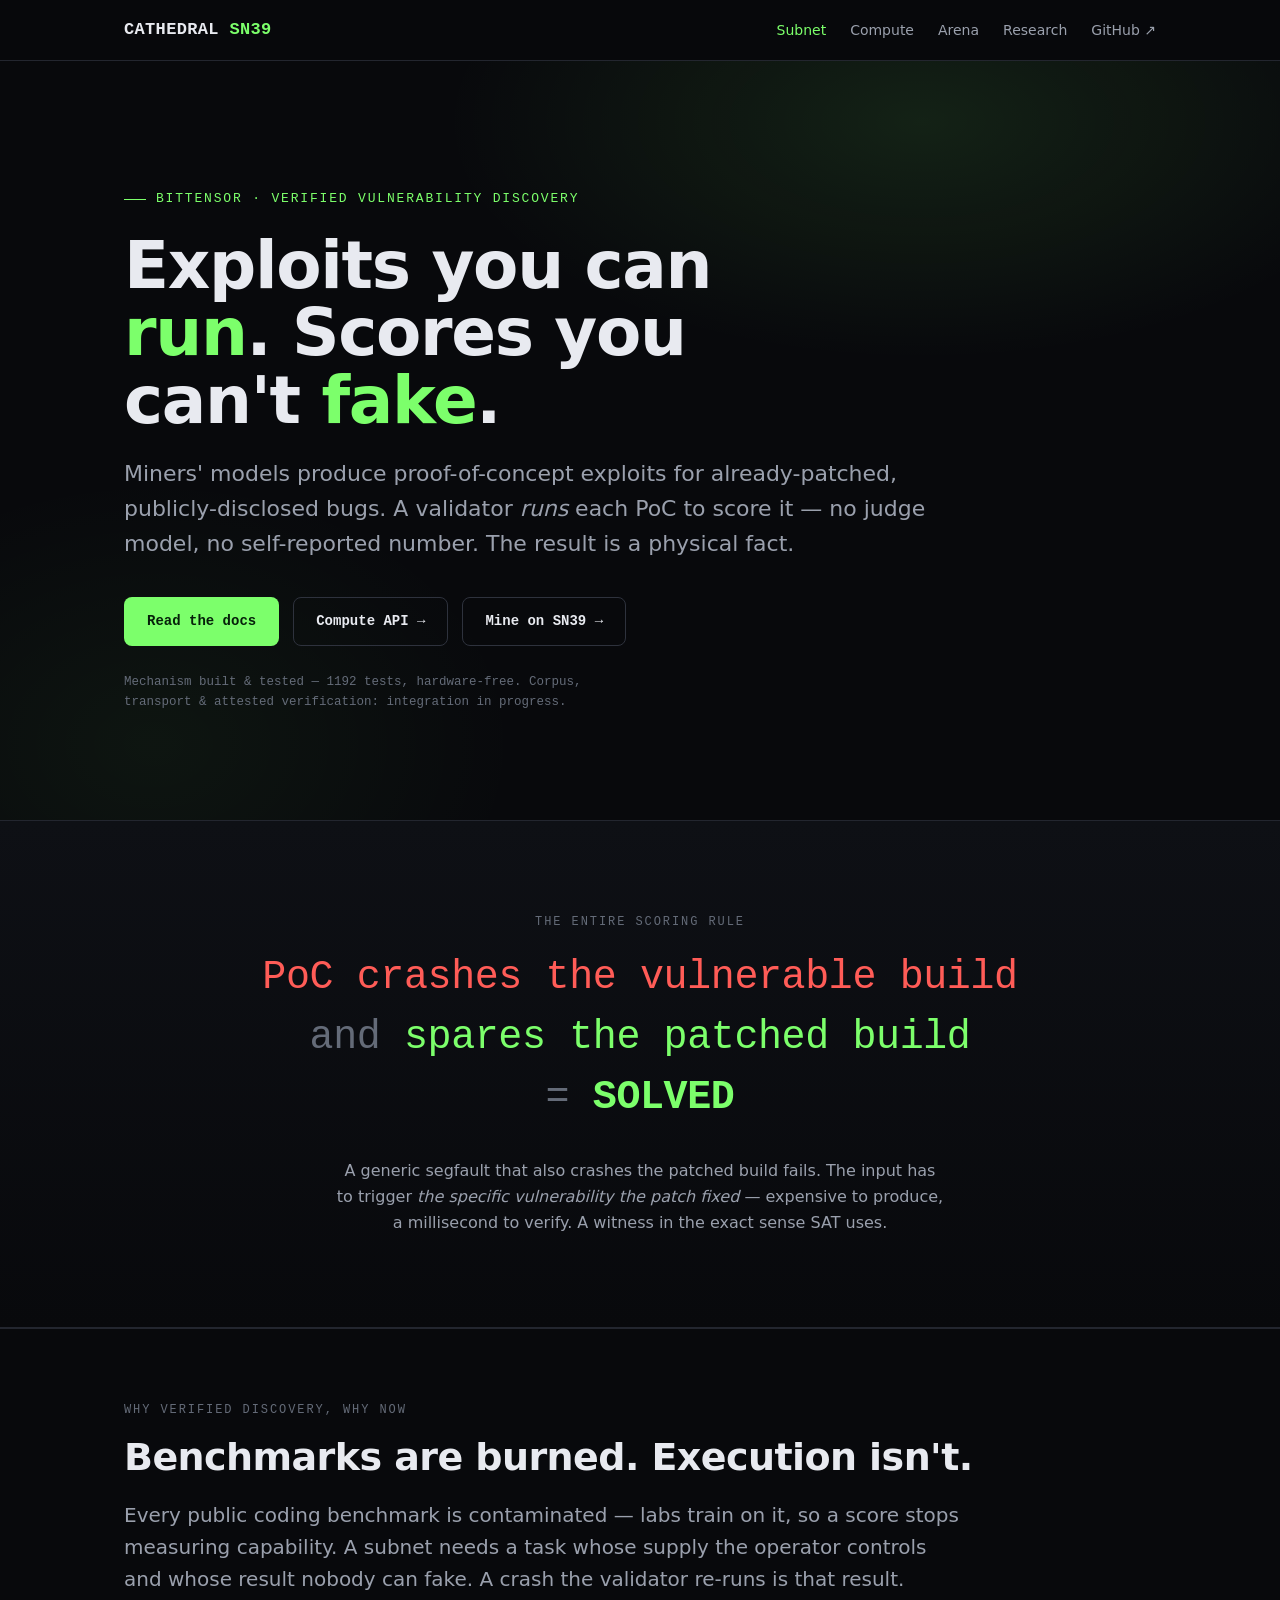
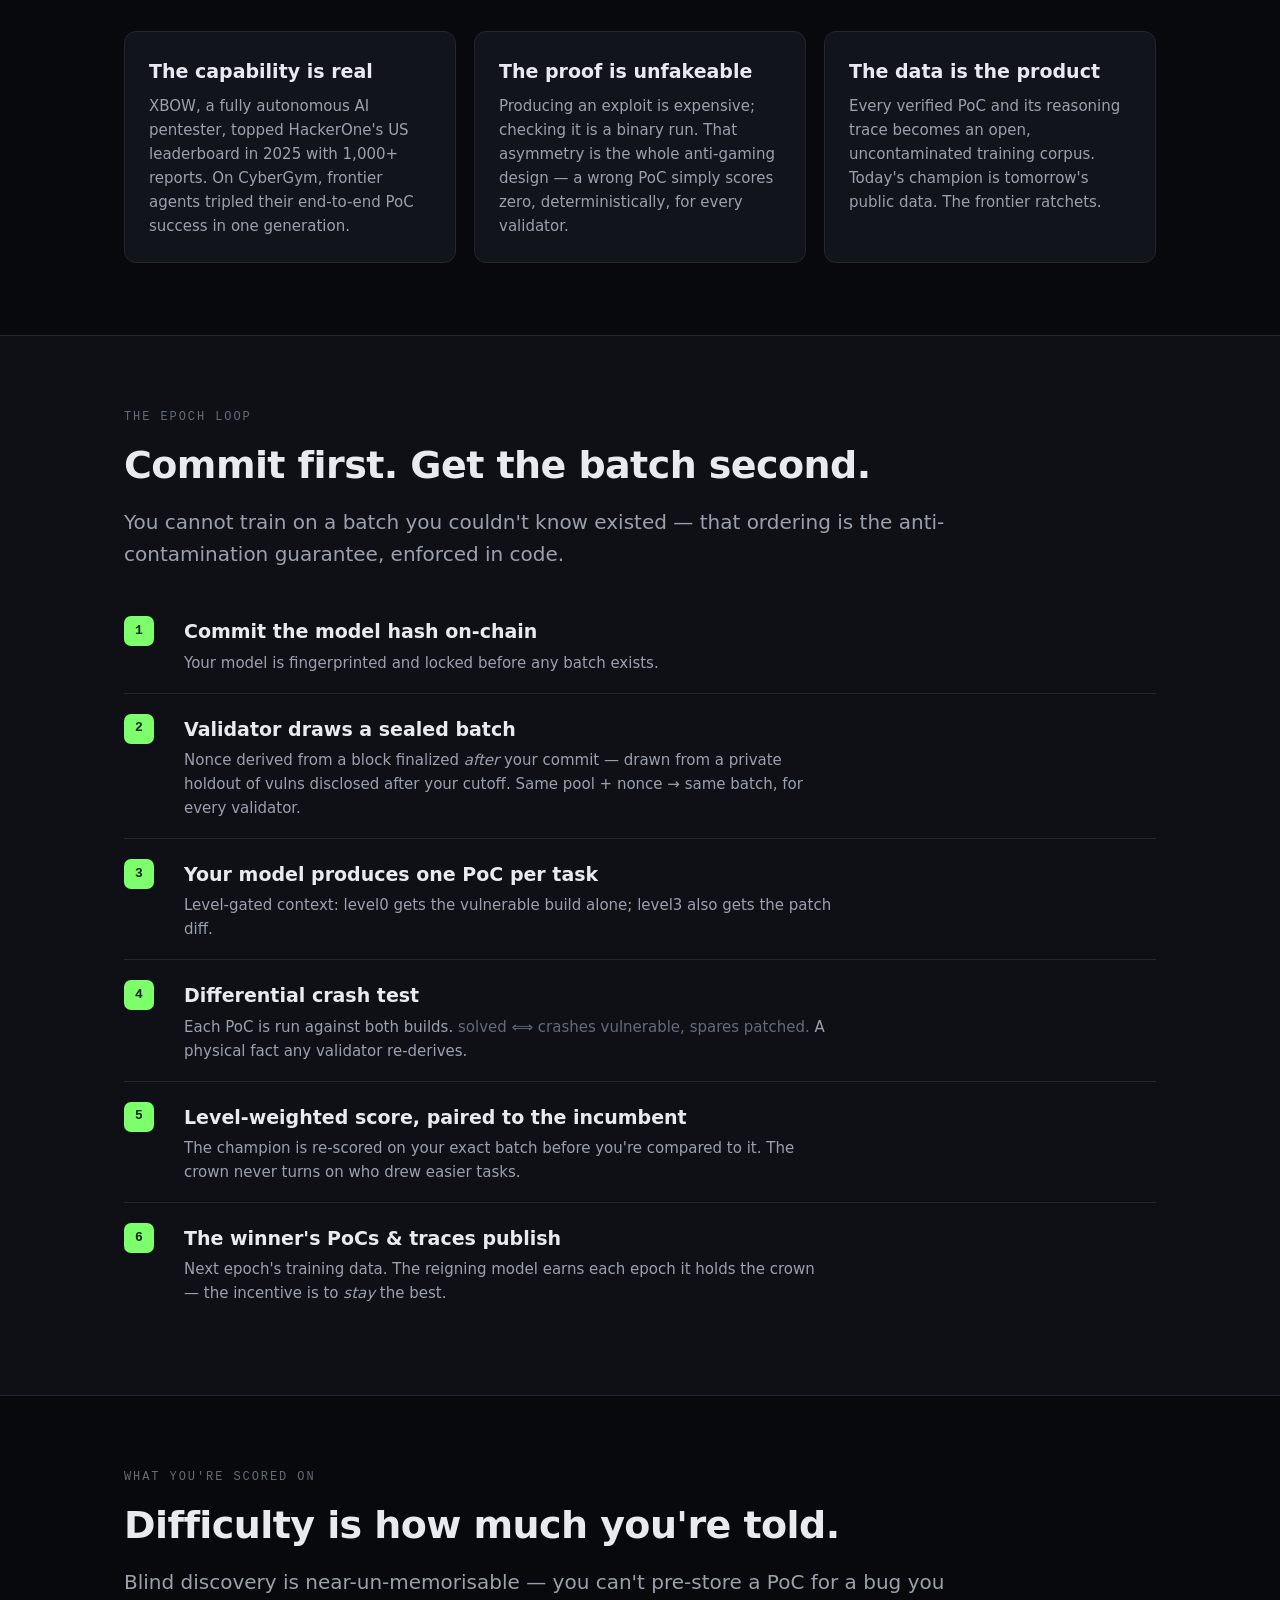
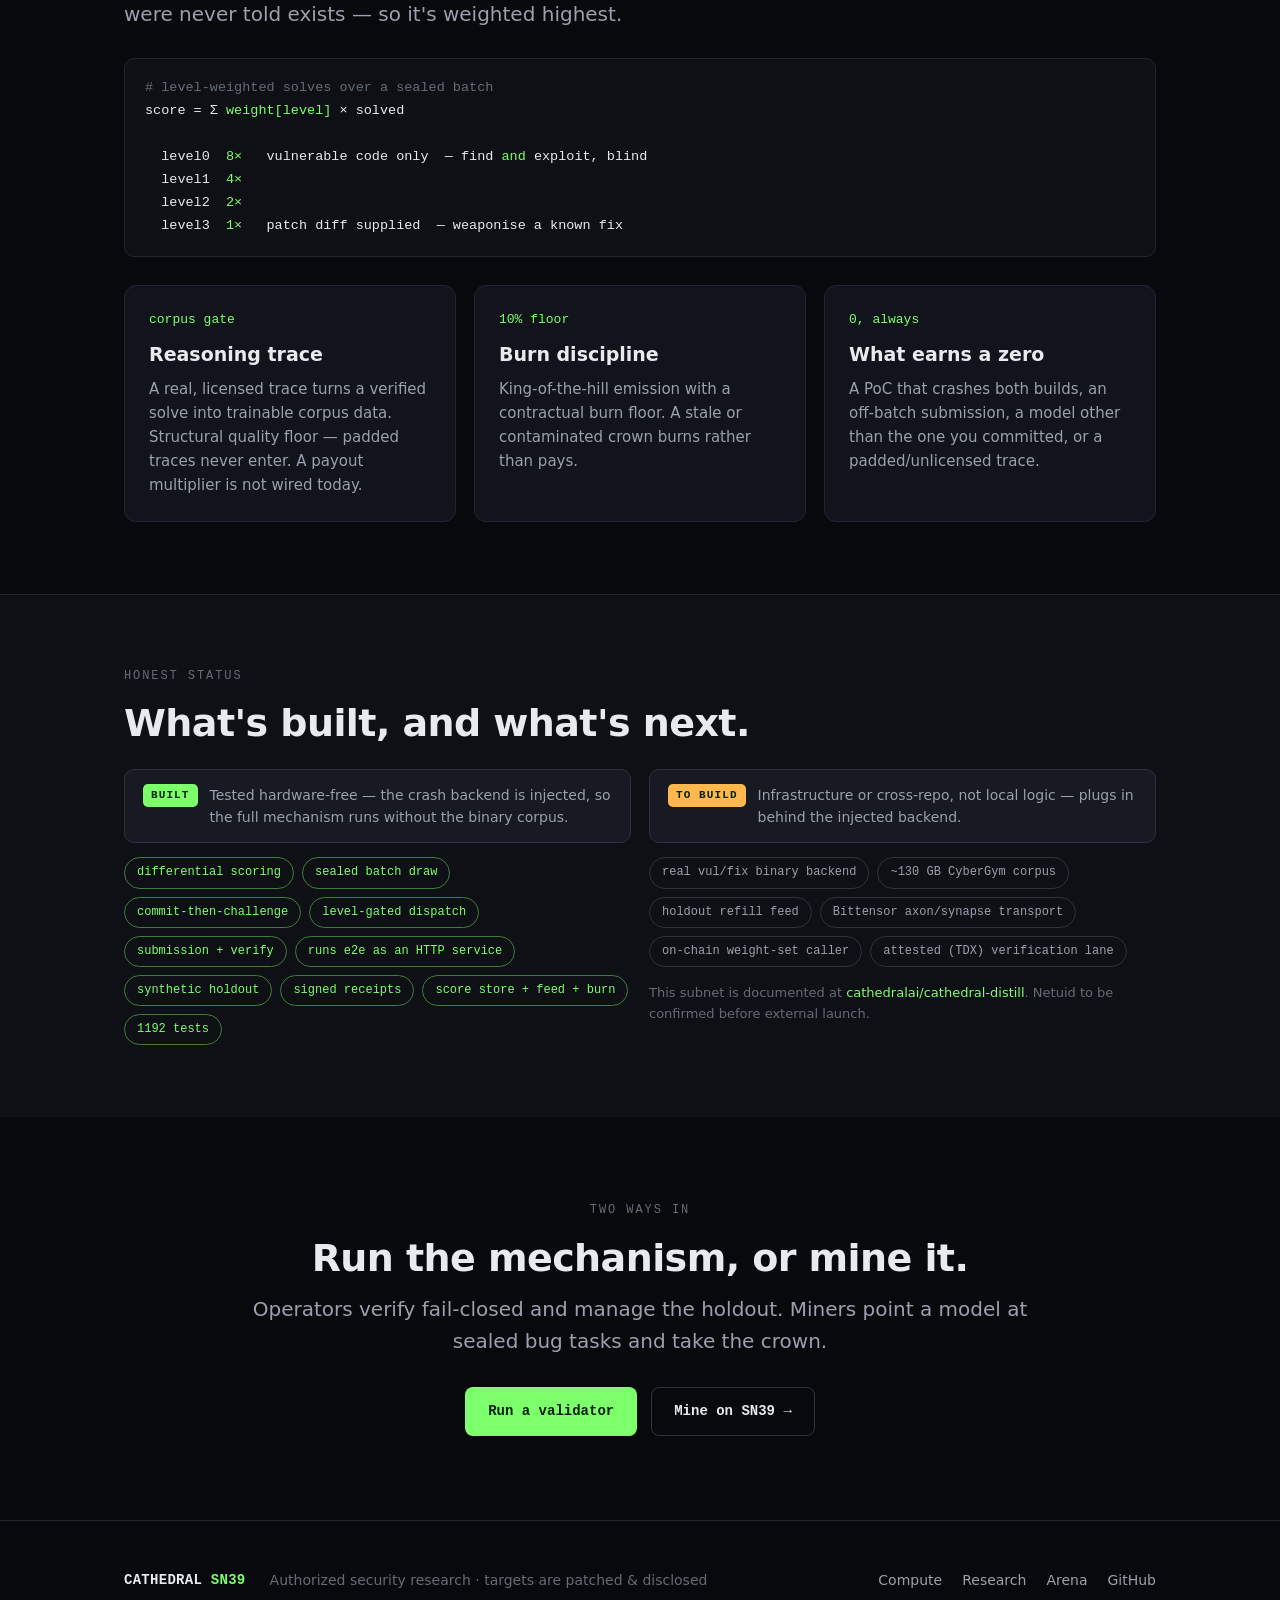
==== commit 91e7cf89: "phase 1: cathedral-distill miner CLI (register-agent / dispatch / submit) The public miner CLI, foll" ====
--- a/site/index.html
+++ b/site/index.html
@@ -39,7 +39,7 @@
     <a class="btn btn-ghost" href="compute.html">Compute API →</a>
     <a class="btn btn-ghost" href="arena.html">Mine on SN39 →</a>
   </div>
-  <p class="hero-note">Mechanism built &amp; tested — 1186 tests, hardware-free. Corpus, transport &amp; attested verification: integration in progress.</p>
+  <p class="hero-note">Mechanism built &amp; tested — 1192 tests, hardware-free. Corpus, transport &amp; attested verification: integration in progress.</p>
 </div></header>
 
 <!-- LOUD: the differential -->
@@ -169,7 +169,7 @@
         <span class="pill on">synthetic holdout</span>
         <span class="pill on">signed receipts</span>
         <span class="pill on">score store + feed + burn</span>
-        <span class="pill on">1186 tests</span>
+        <span class="pill on">1192 tests</span>
       </div>
     </div>
     <div>
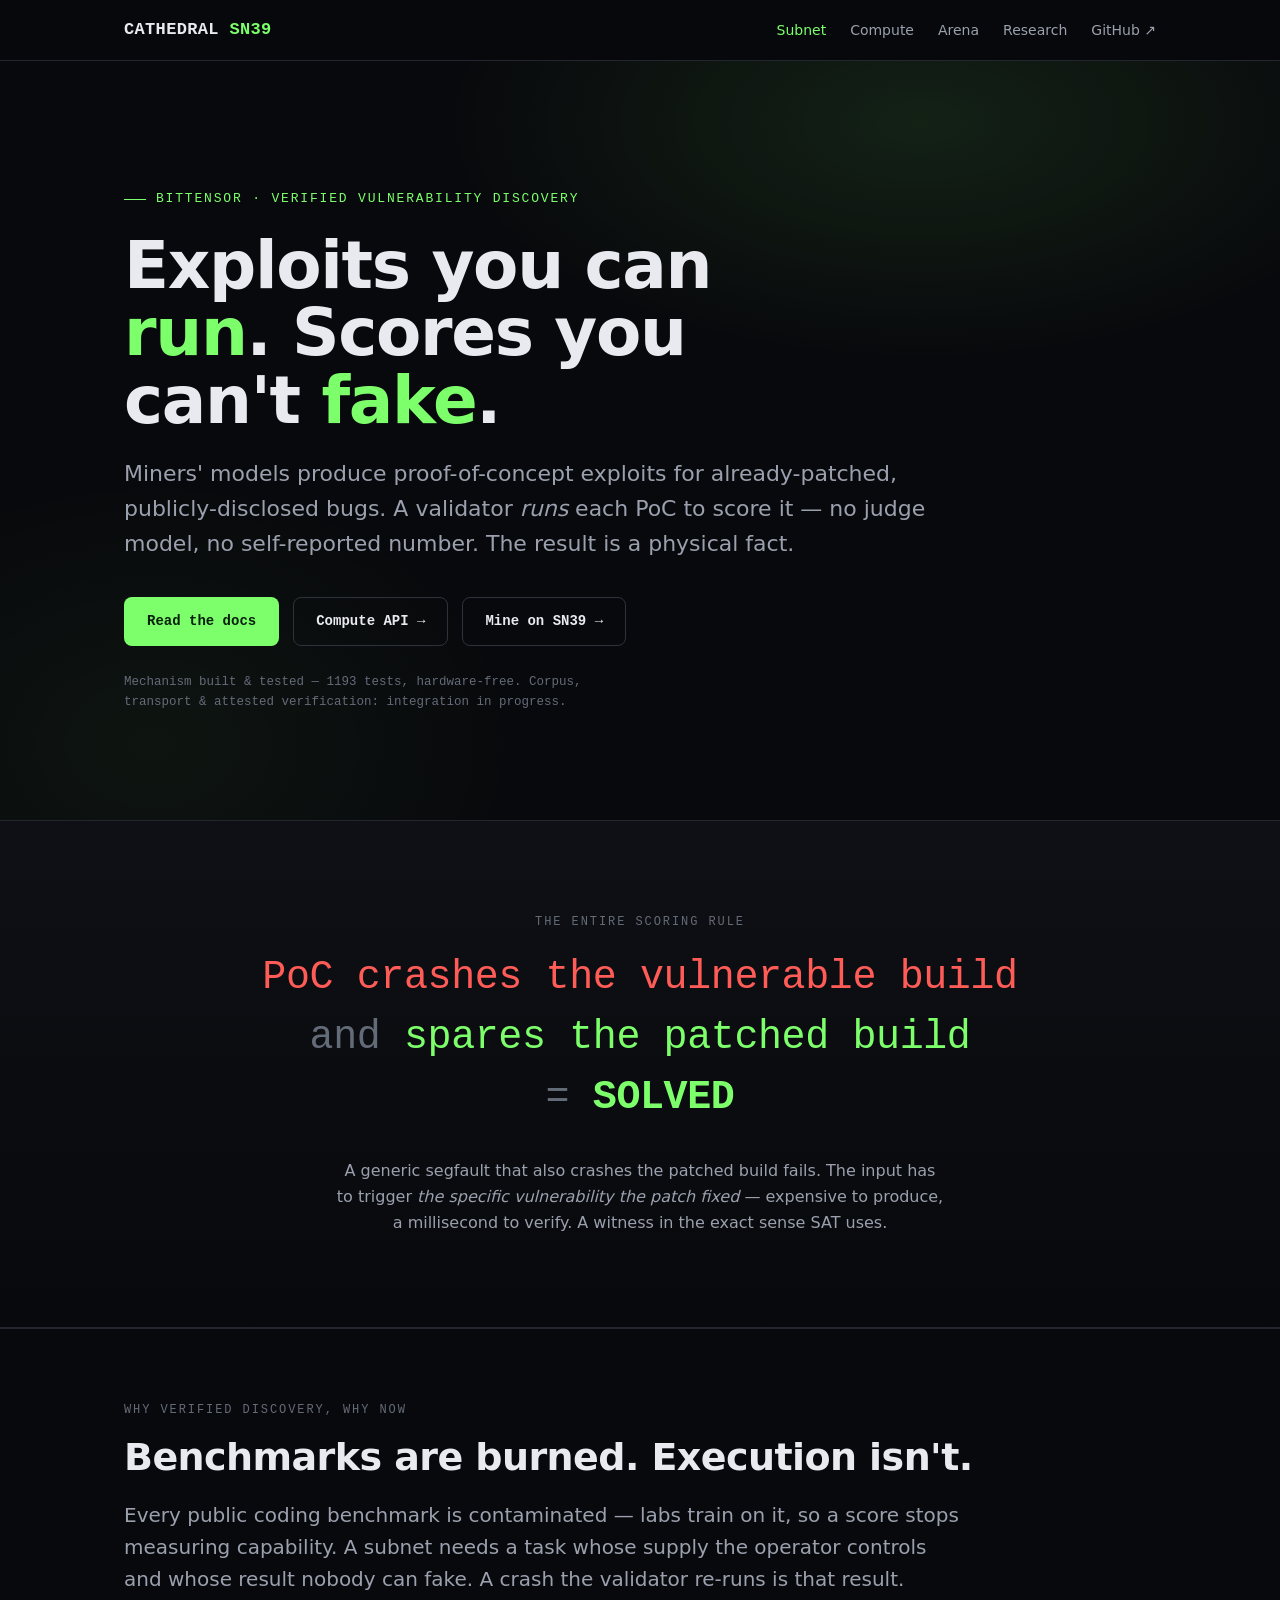
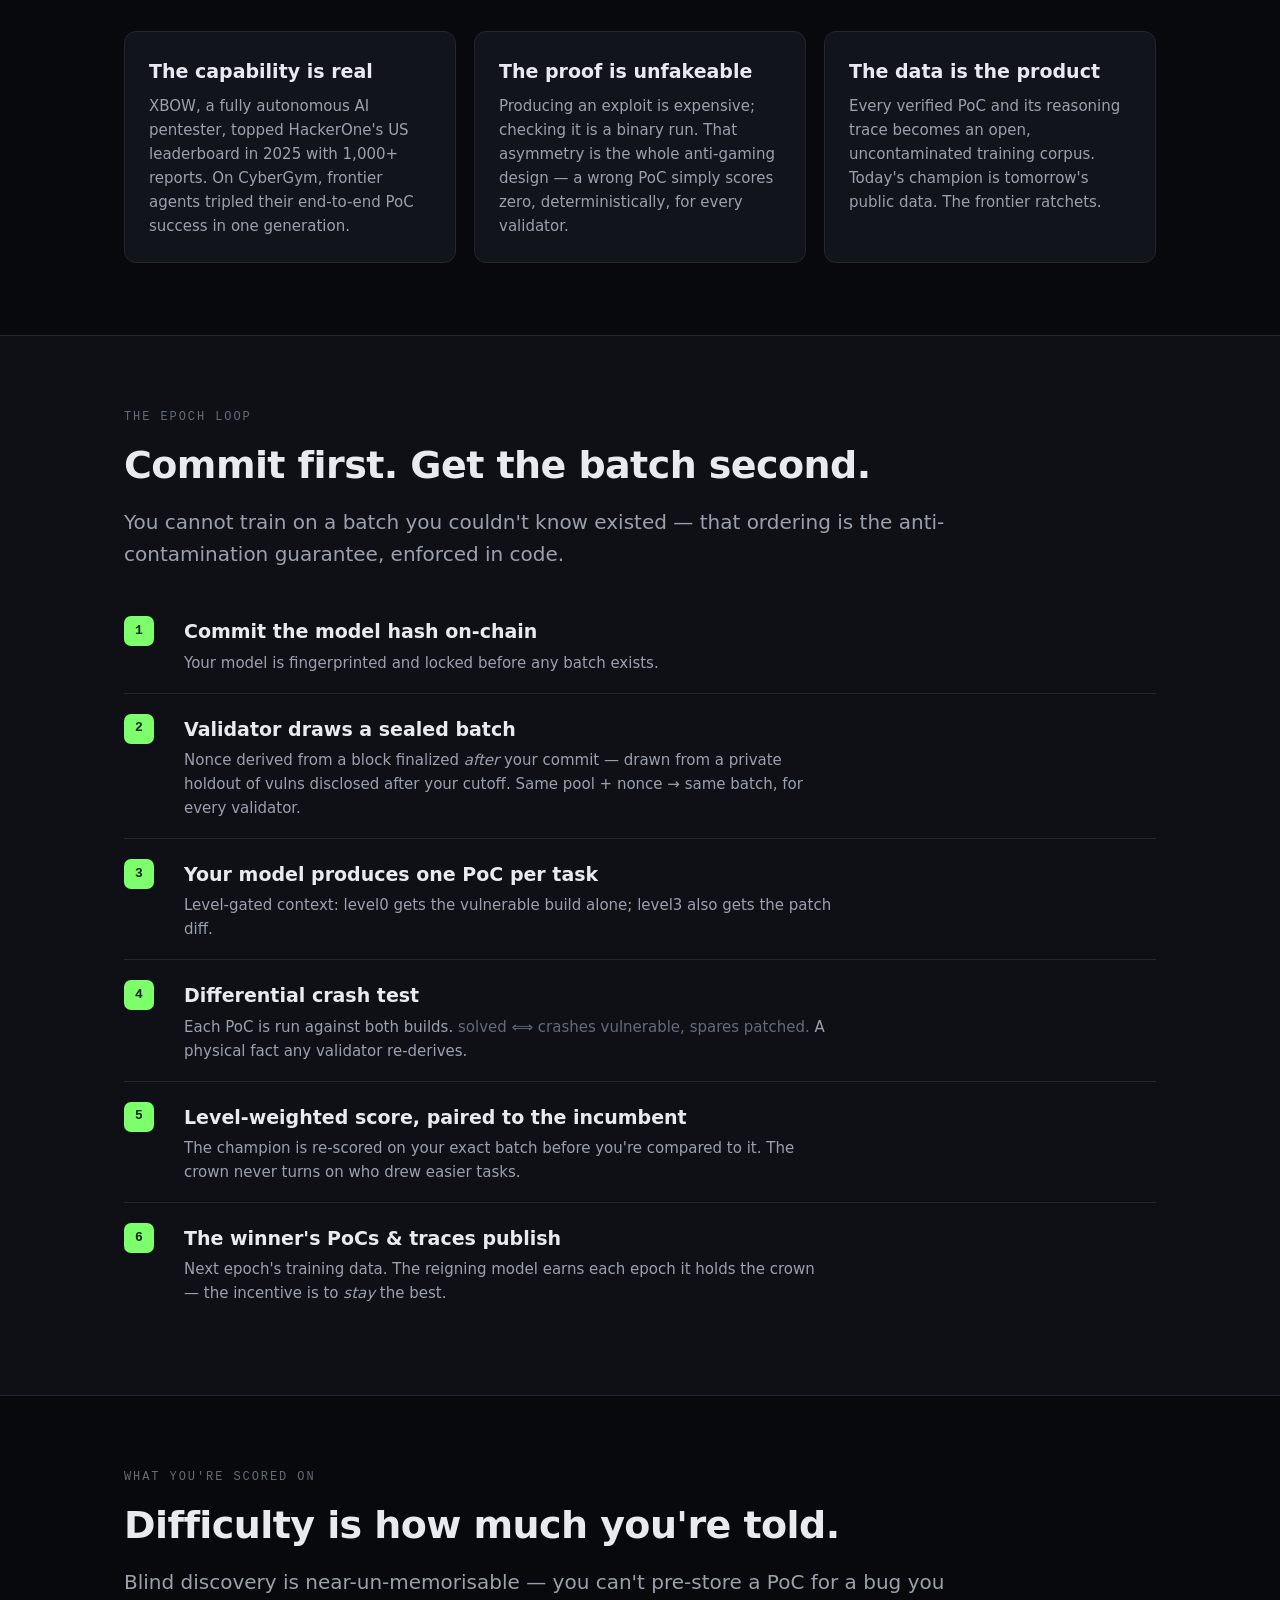
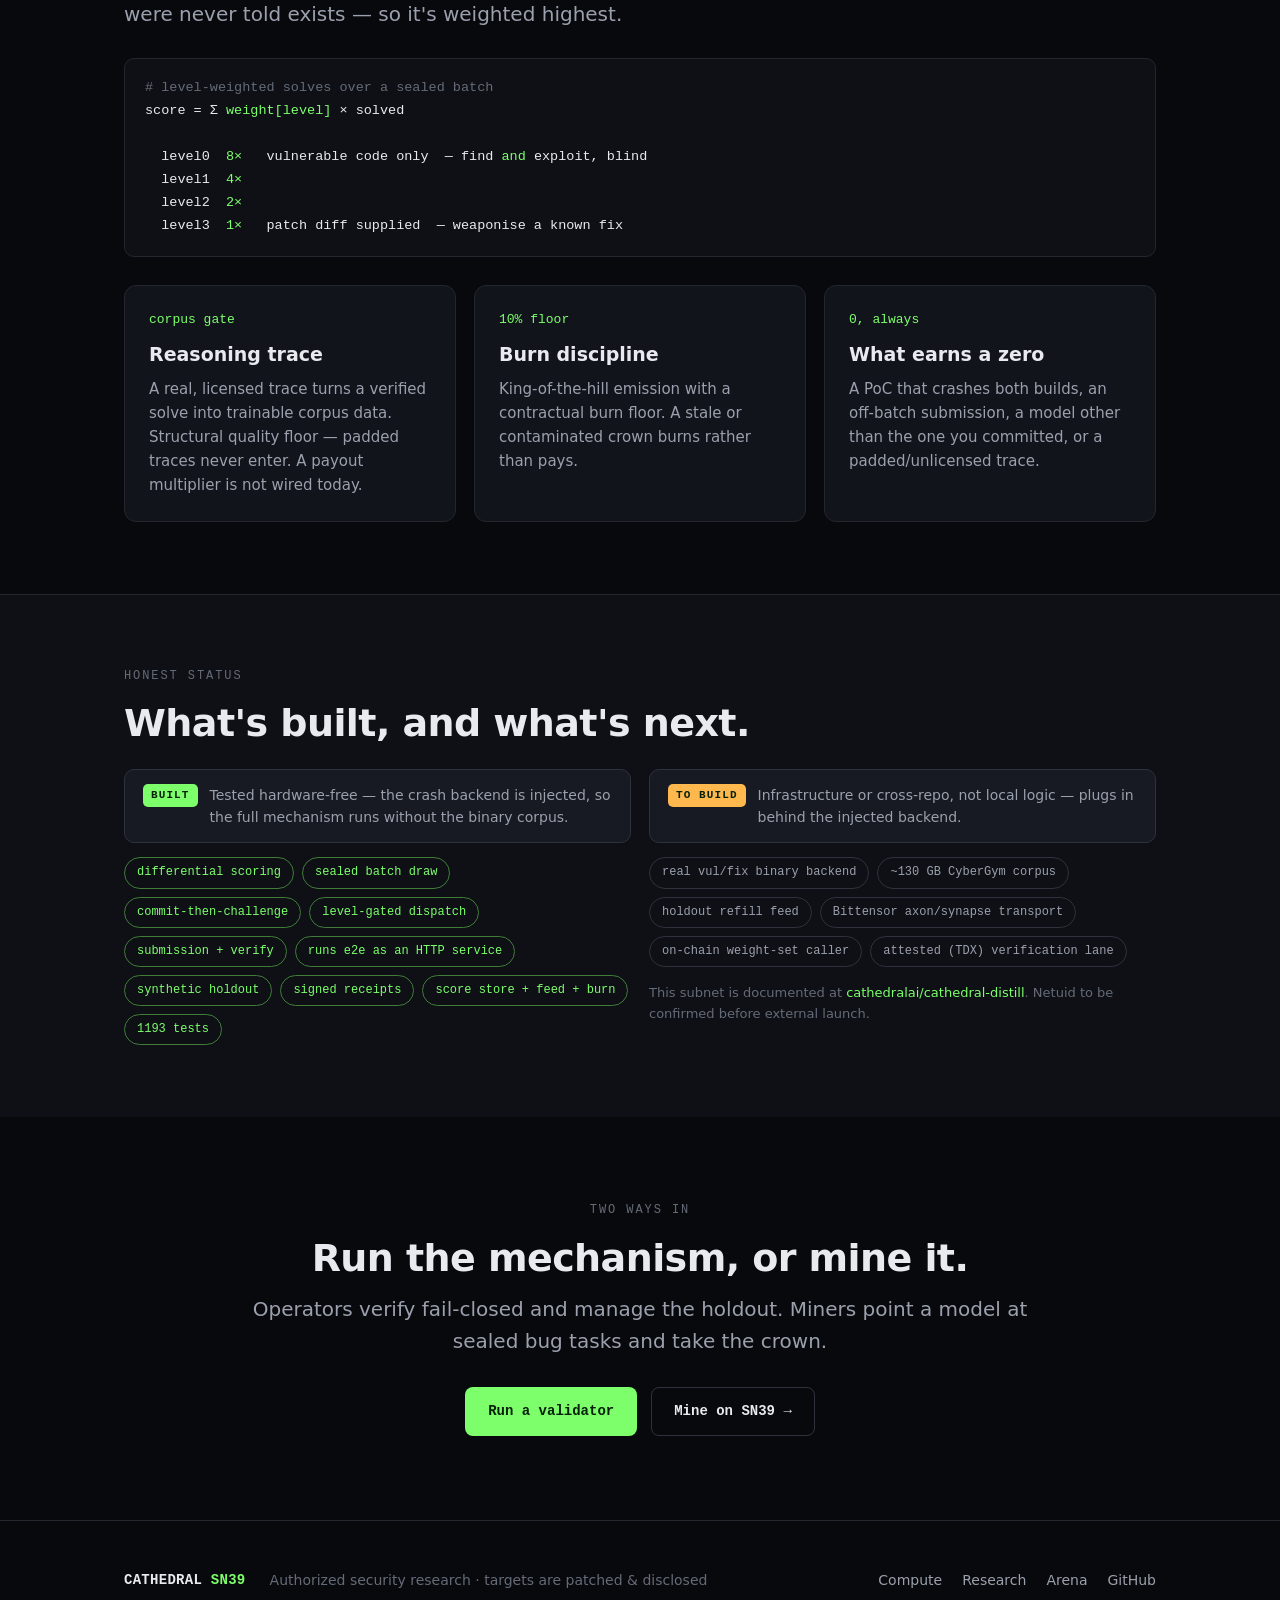
==== commit 415f1d86: "docs: bump documented test count 1192 -> 1193 Phase-3 wire added one CLI test (the agent-identity ':" ====
--- a/site/index.html
+++ b/site/index.html
@@ -39,7 +39,7 @@
     <a class="btn btn-ghost" href="compute.html">Compute API →</a>
     <a class="btn btn-ghost" href="arena.html">Mine on SN39 →</a>
   </div>
-  <p class="hero-note">Mechanism built &amp; tested — 1192 tests, hardware-free. Corpus, transport &amp; attested verification: integration in progress.</p>
+  <p class="hero-note">Mechanism built &amp; tested — 1193 tests, hardware-free. Corpus, transport &amp; attested verification: integration in progress.</p>
 </div></header>
 
 <!-- LOUD: the differential -->
@@ -169,7 +169,7 @@
         <span class="pill on">synthetic holdout</span>
         <span class="pill on">signed receipts</span>
         <span class="pill on">score store + feed + burn</span>
-        <span class="pill on">1192 tests</span>
+        <span class="pill on">1193 tests</span>
       </div>
     </div>
     <div>
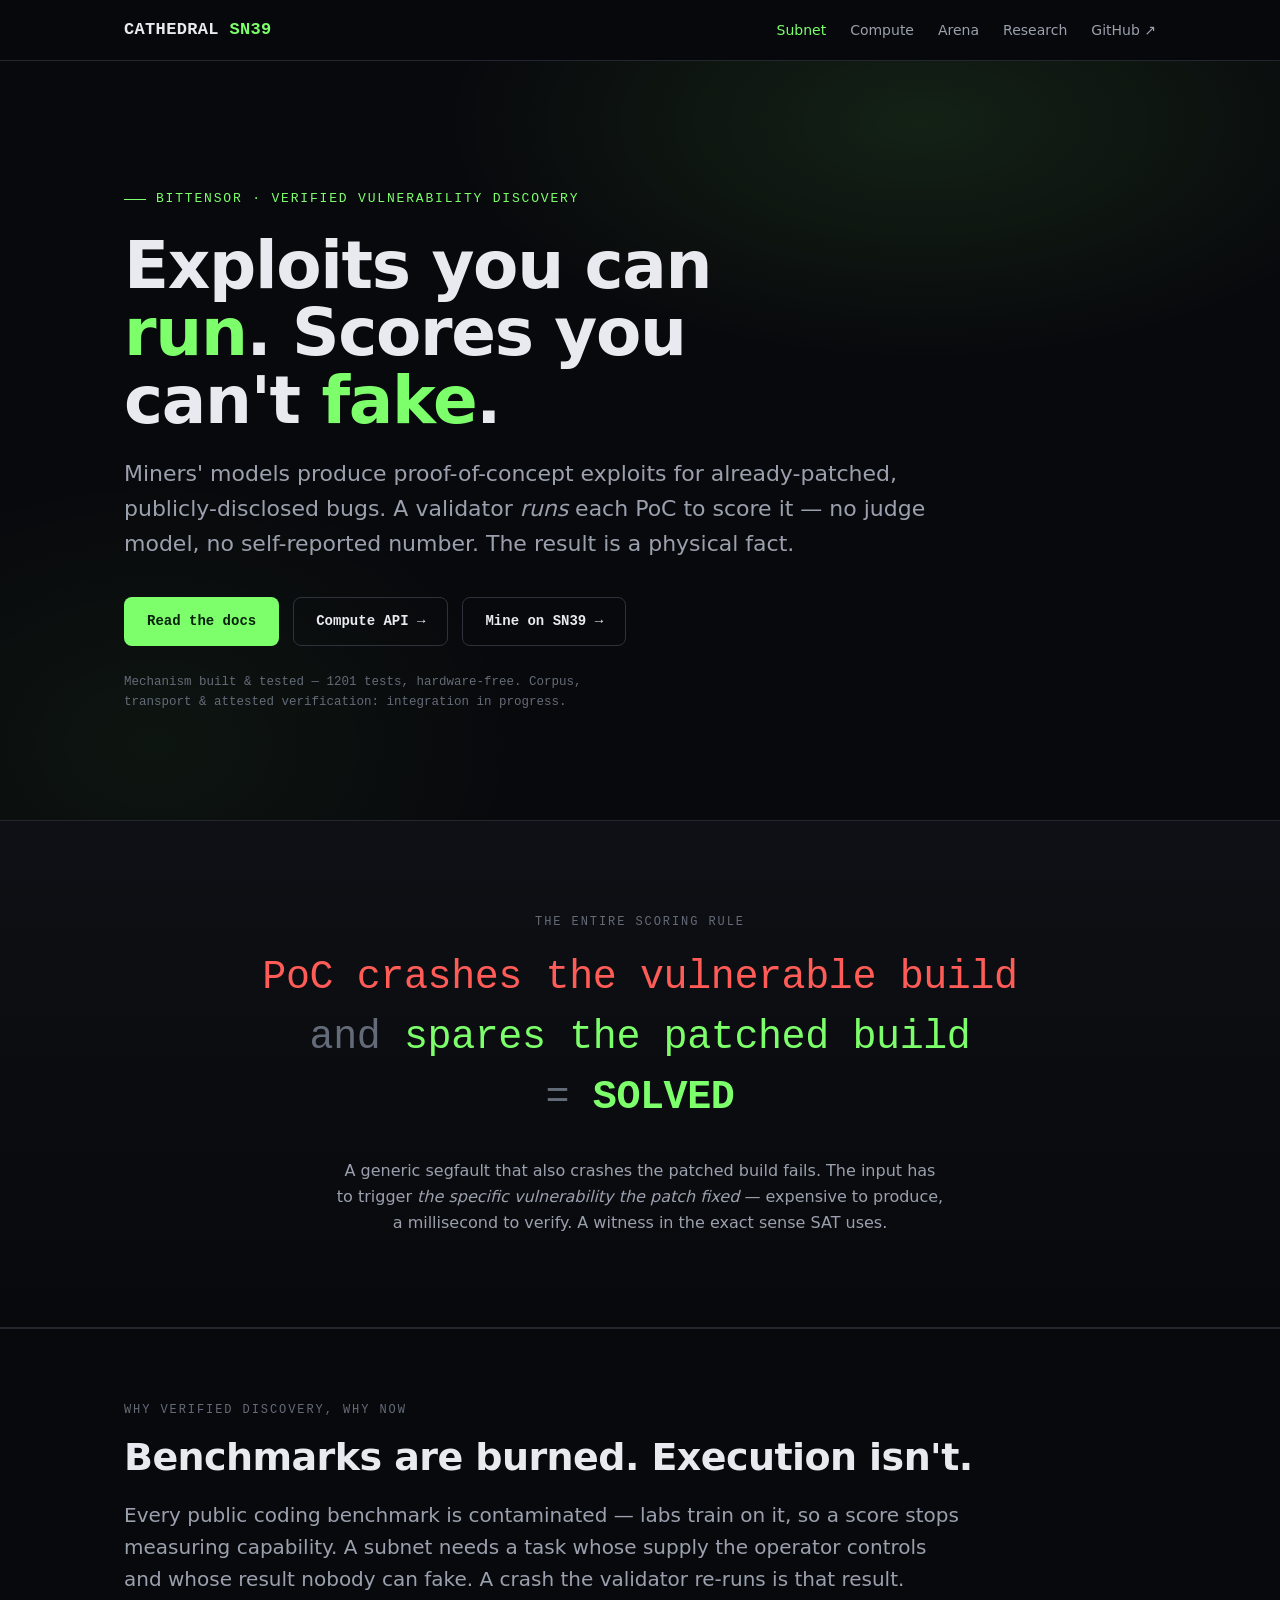
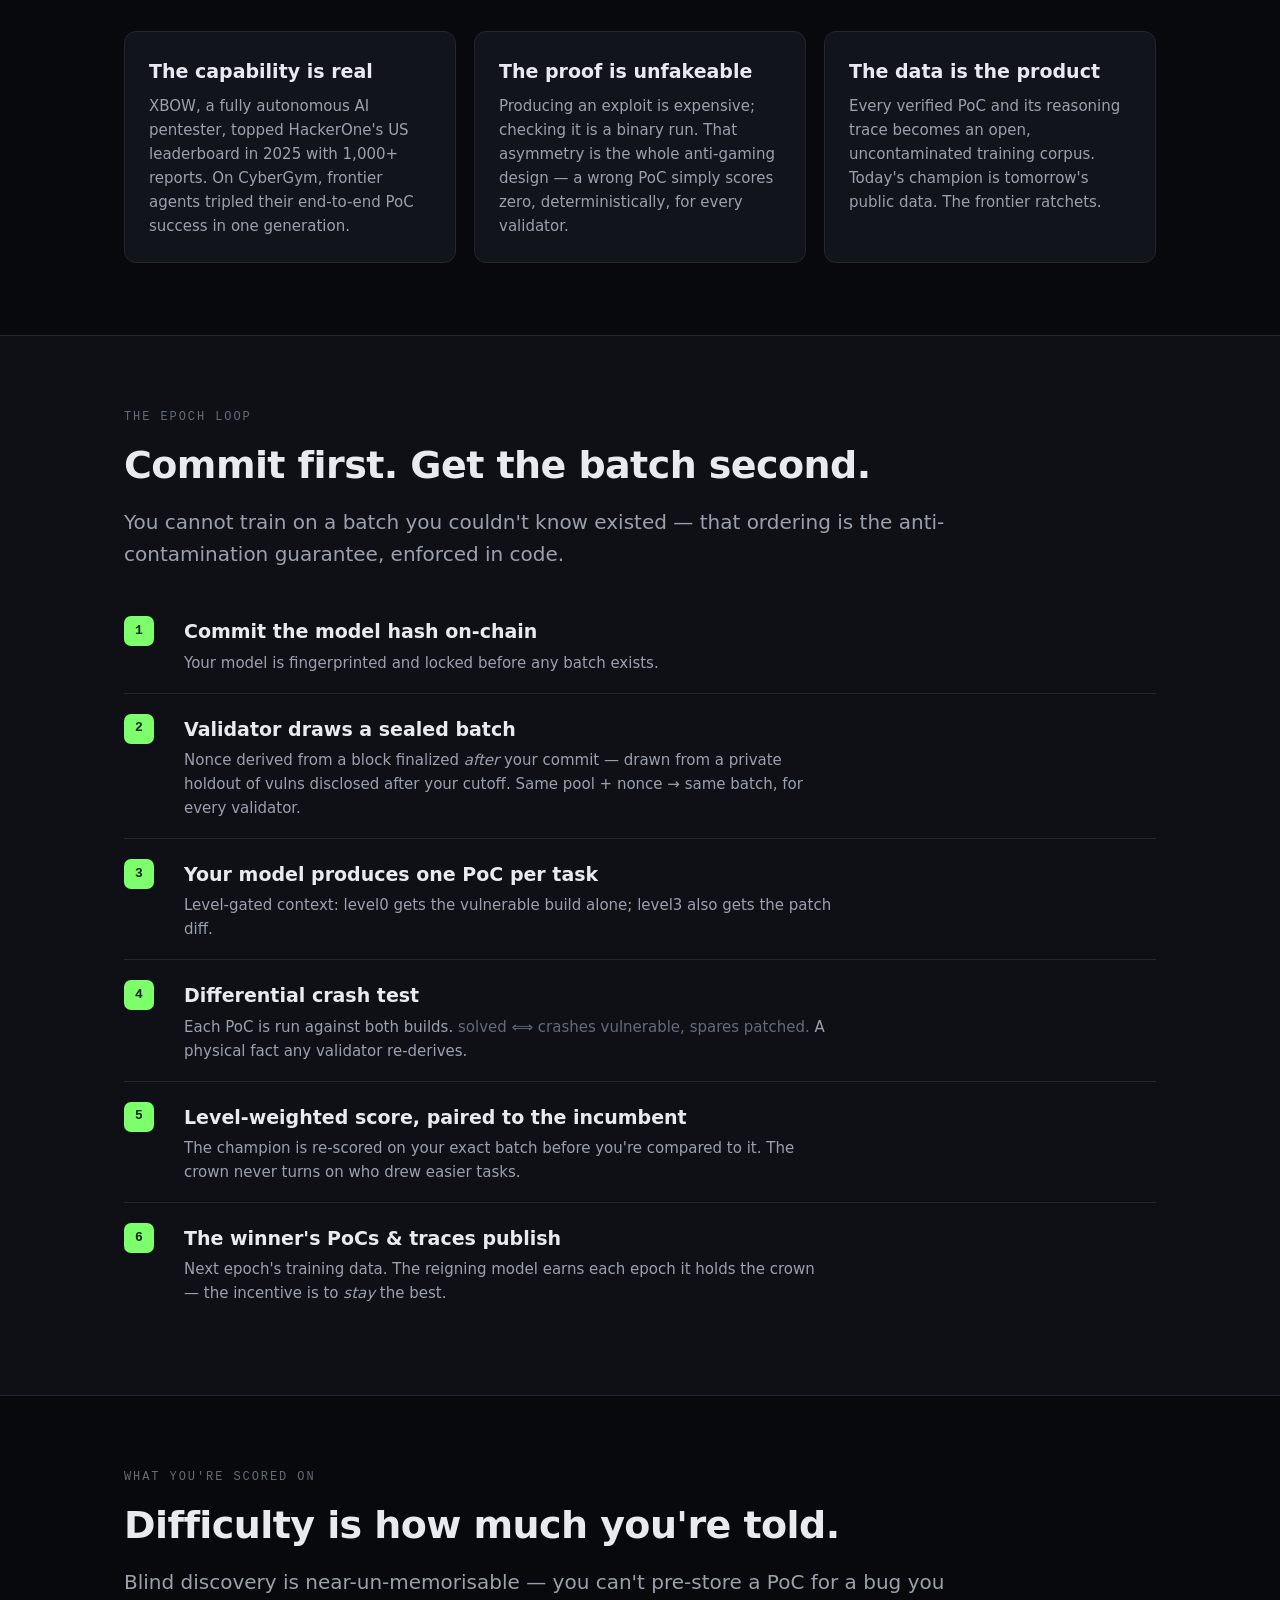
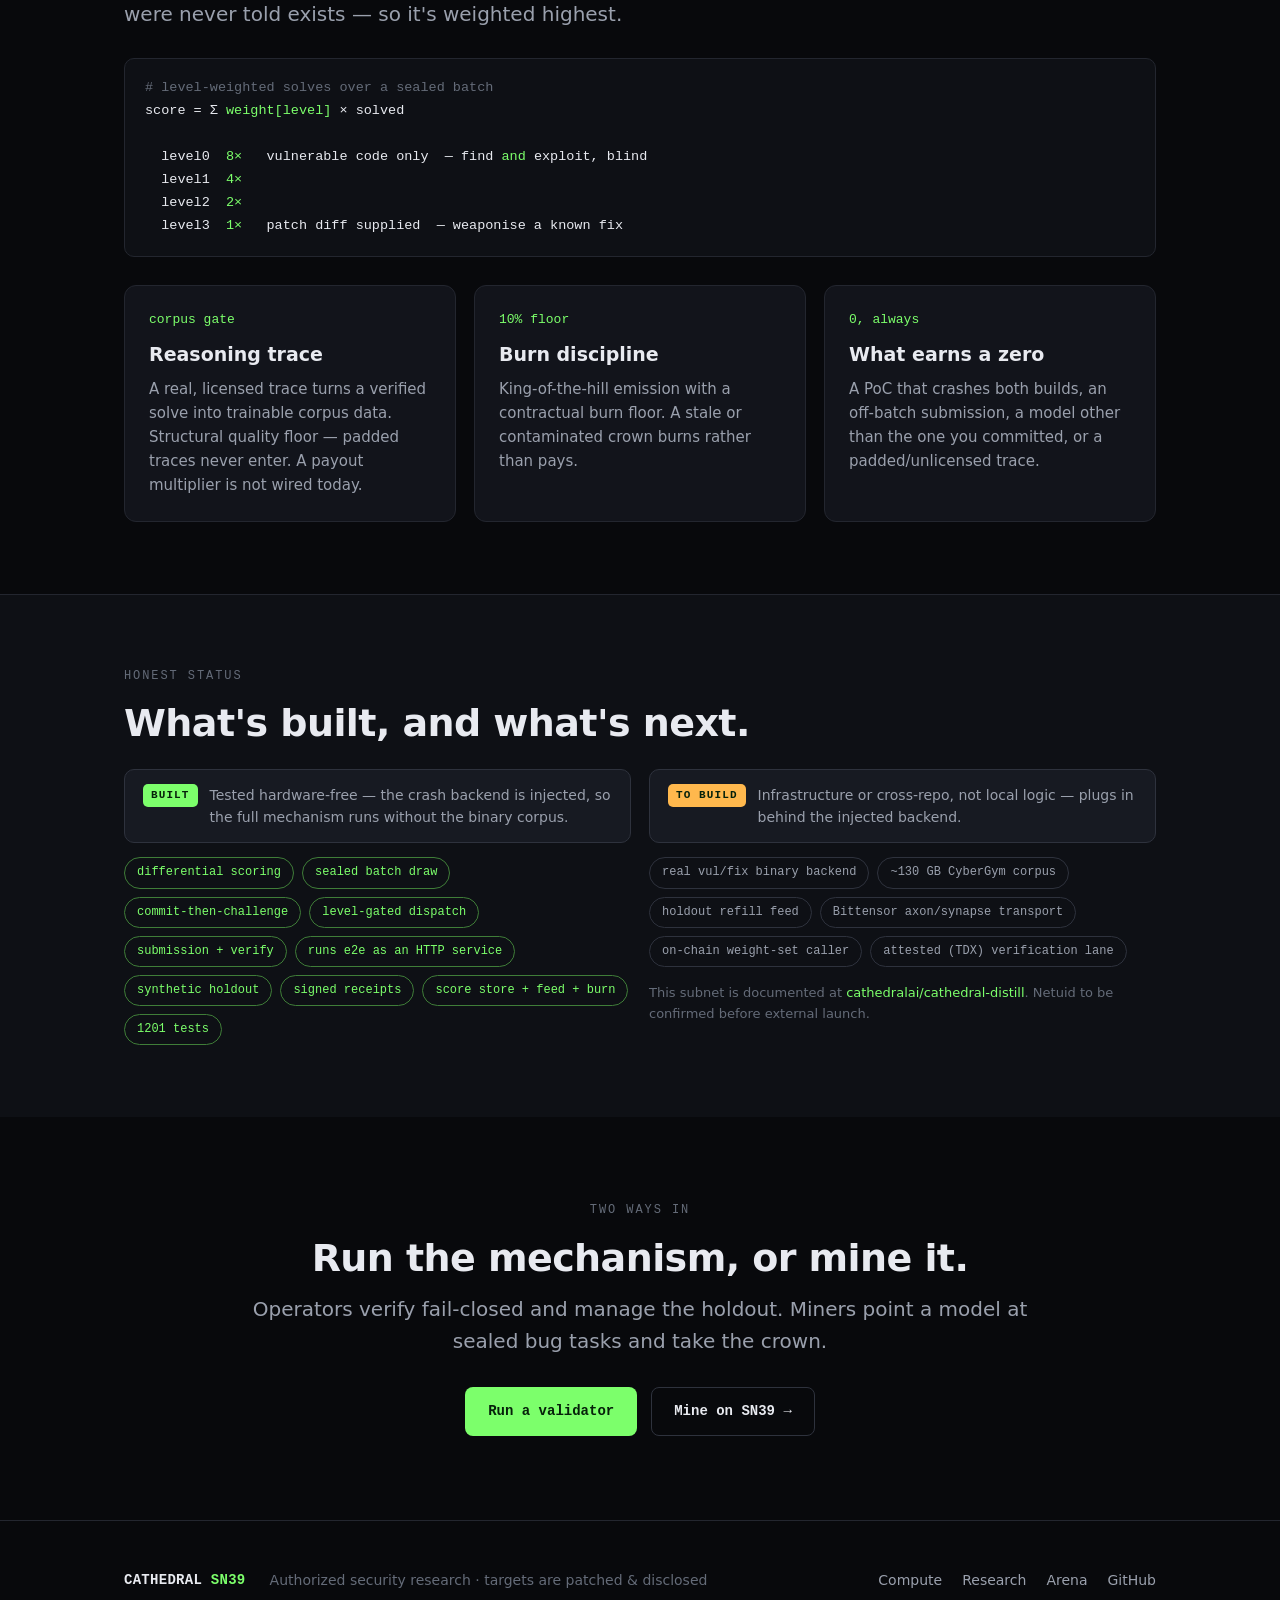
==== commit d53bd1b8: "Phase 4 (CLI): download + fail-closed-verify the backend-signed agent Wires the miner side of the si" ====
--- a/site/index.html
+++ b/site/index.html
@@ -39,7 +39,7 @@
     <a class="btn btn-ghost" href="compute.html">Compute API →</a>
     <a class="btn btn-ghost" href="arena.html">Mine on SN39 →</a>
   </div>
-  <p class="hero-note">Mechanism built &amp; tested — 1193 tests, hardware-free. Corpus, transport &amp; attested verification: integration in progress.</p>
+  <p class="hero-note">Mechanism built &amp; tested — 1201 tests, hardware-free. Corpus, transport &amp; attested verification: integration in progress.</p>
 </div></header>
 
 <!-- LOUD: the differential -->
@@ -169,7 +169,7 @@
         <span class="pill on">synthetic holdout</span>
         <span class="pill on">signed receipts</span>
         <span class="pill on">score store + feed + burn</span>
-        <span class="pill on">1193 tests</span>
+        <span class="pill on">1201 tests</span>
       </div>
     </div>
     <div>
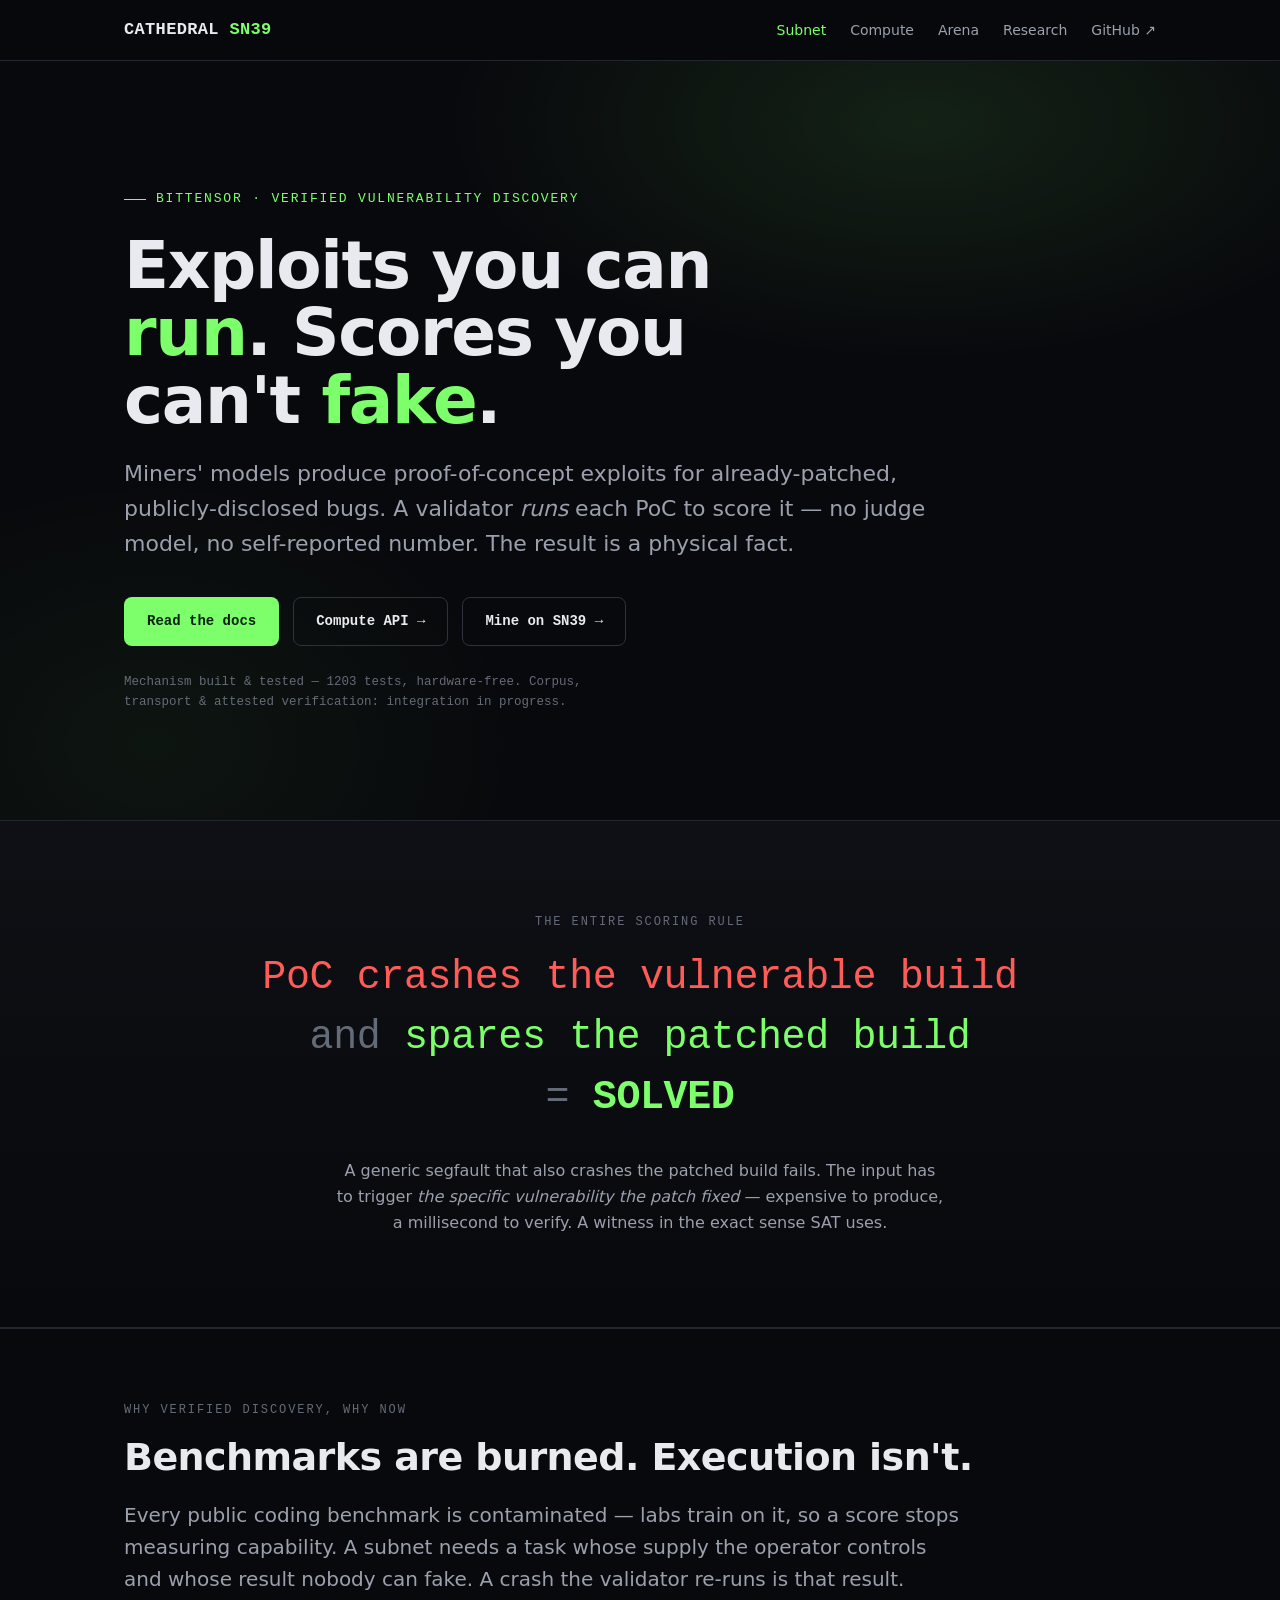
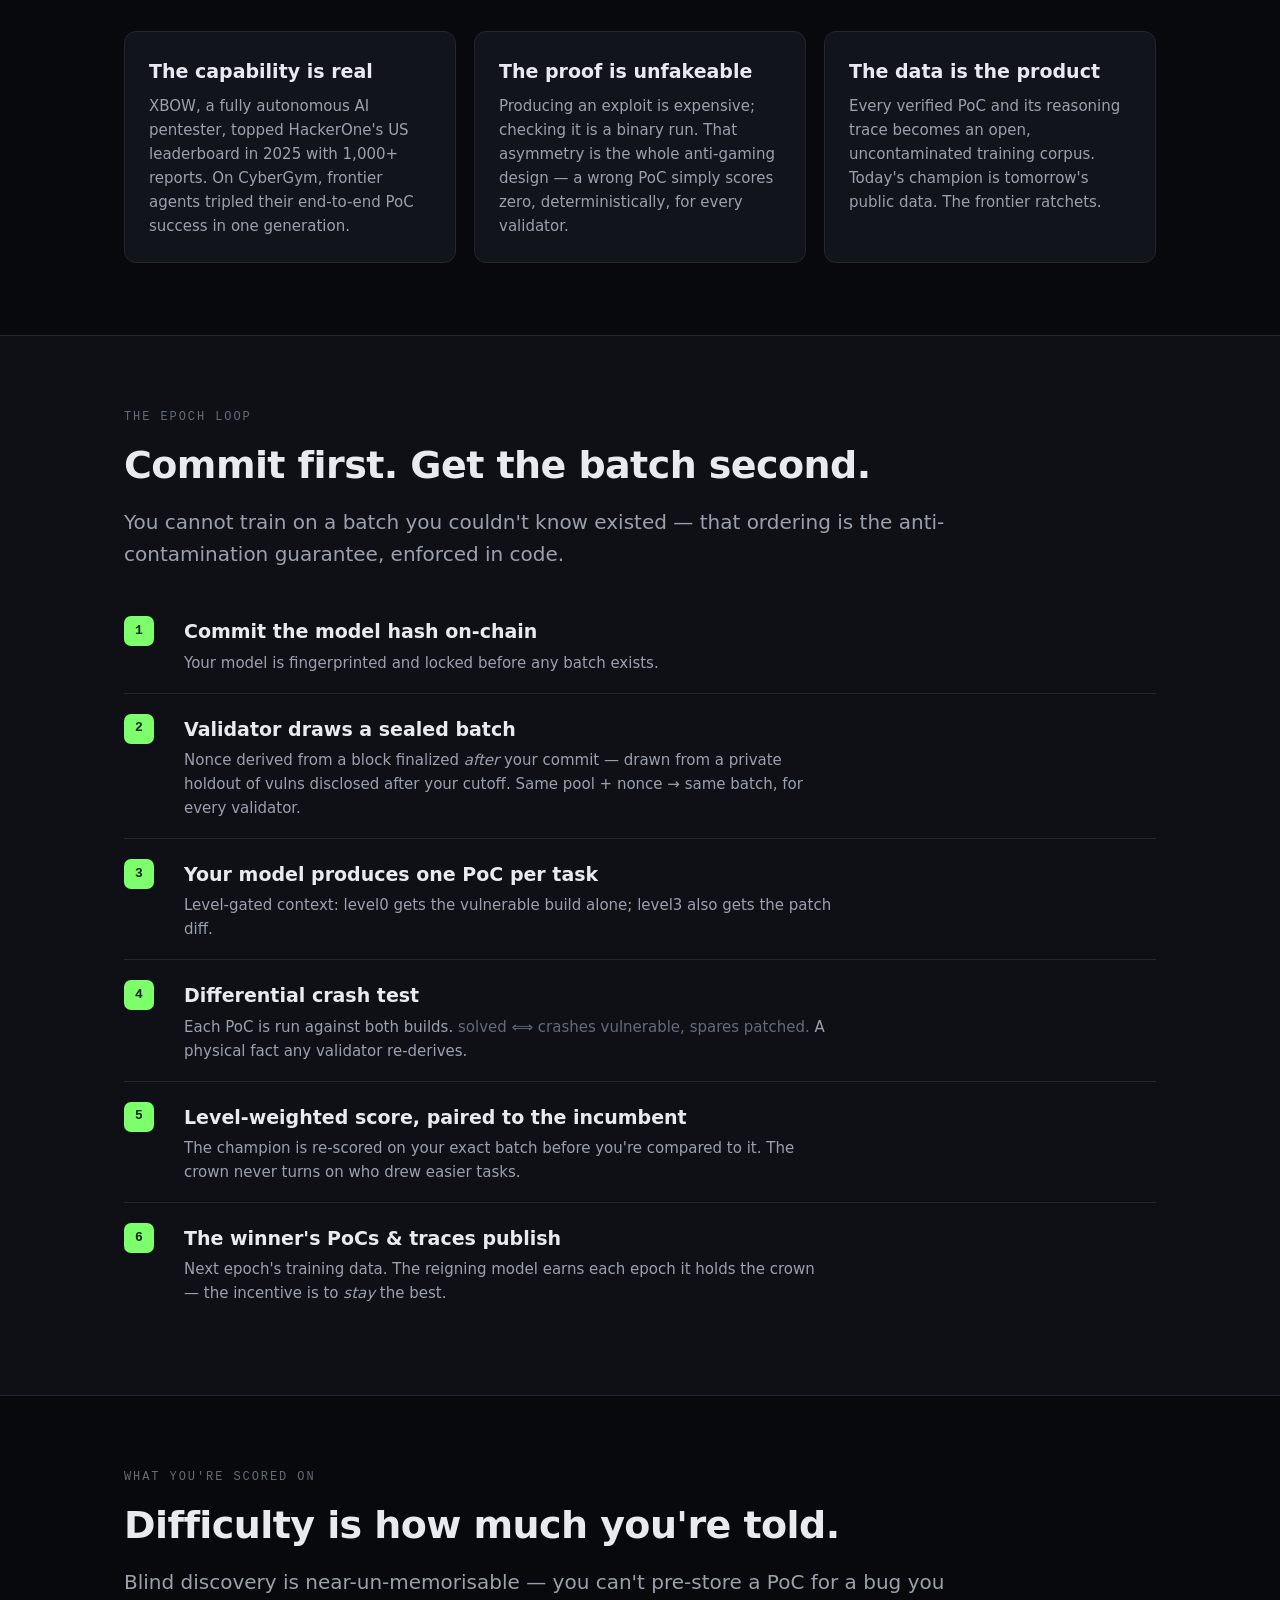
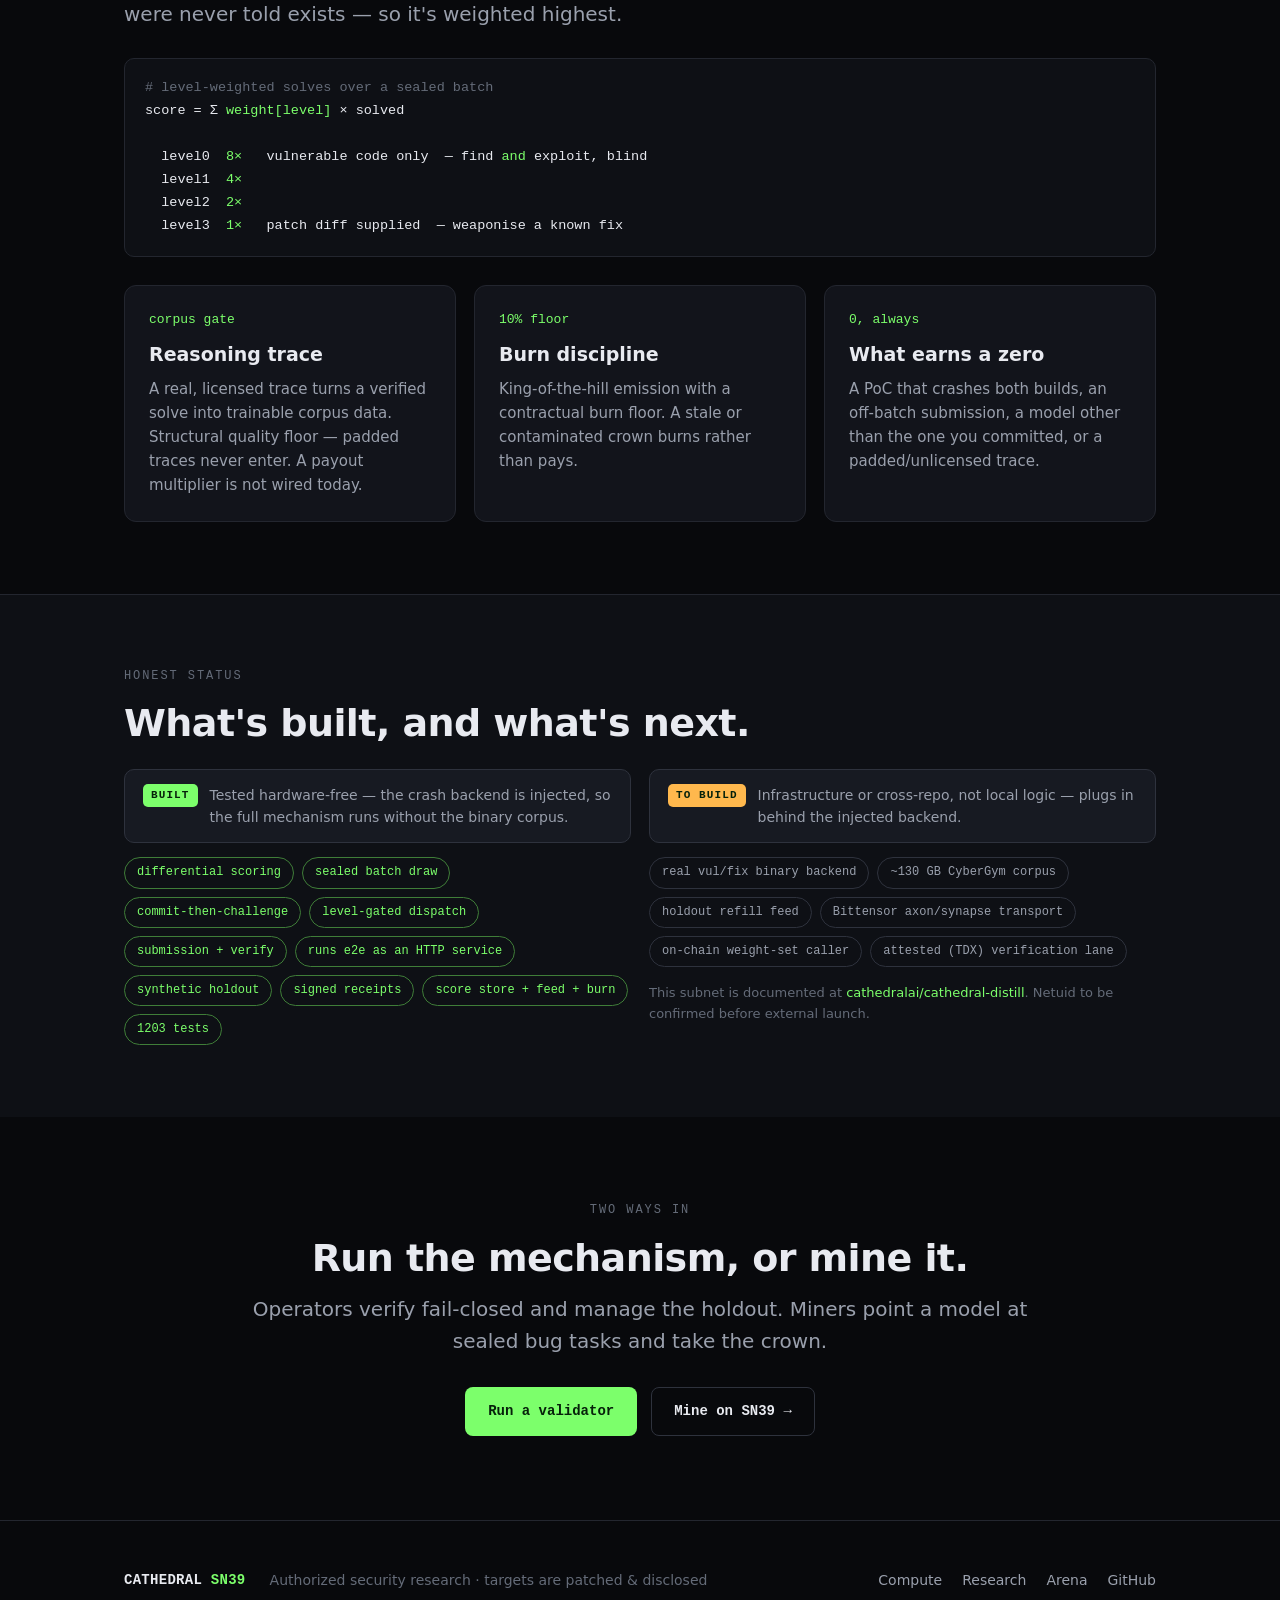
==== commit 21d70fd1: "Phase 5 (CLI): run the signed agent, stream hash-chained PoCs, 1 h limit cmd_submit now VERIFIES the" ====
--- a/site/index.html
+++ b/site/index.html
@@ -39,7 +39,7 @@
     <a class="btn btn-ghost" href="compute.html">Compute API →</a>
     <a class="btn btn-ghost" href="arena.html">Mine on SN39 →</a>
   </div>
-  <p class="hero-note">Mechanism built &amp; tested — 1201 tests, hardware-free. Corpus, transport &amp; attested verification: integration in progress.</p>
+  <p class="hero-note">Mechanism built &amp; tested — 1203 tests, hardware-free. Corpus, transport &amp; attested verification: integration in progress.</p>
 </div></header>
 
 <!-- LOUD: the differential -->
@@ -169,7 +169,7 @@
         <span class="pill on">synthetic holdout</span>
         <span class="pill on">signed receipts</span>
         <span class="pill on">score store + feed + burn</span>
-        <span class="pill on">1201 tests</span>
+        <span class="pill on">1203 tests</span>
       </div>
     </div>
     <div>
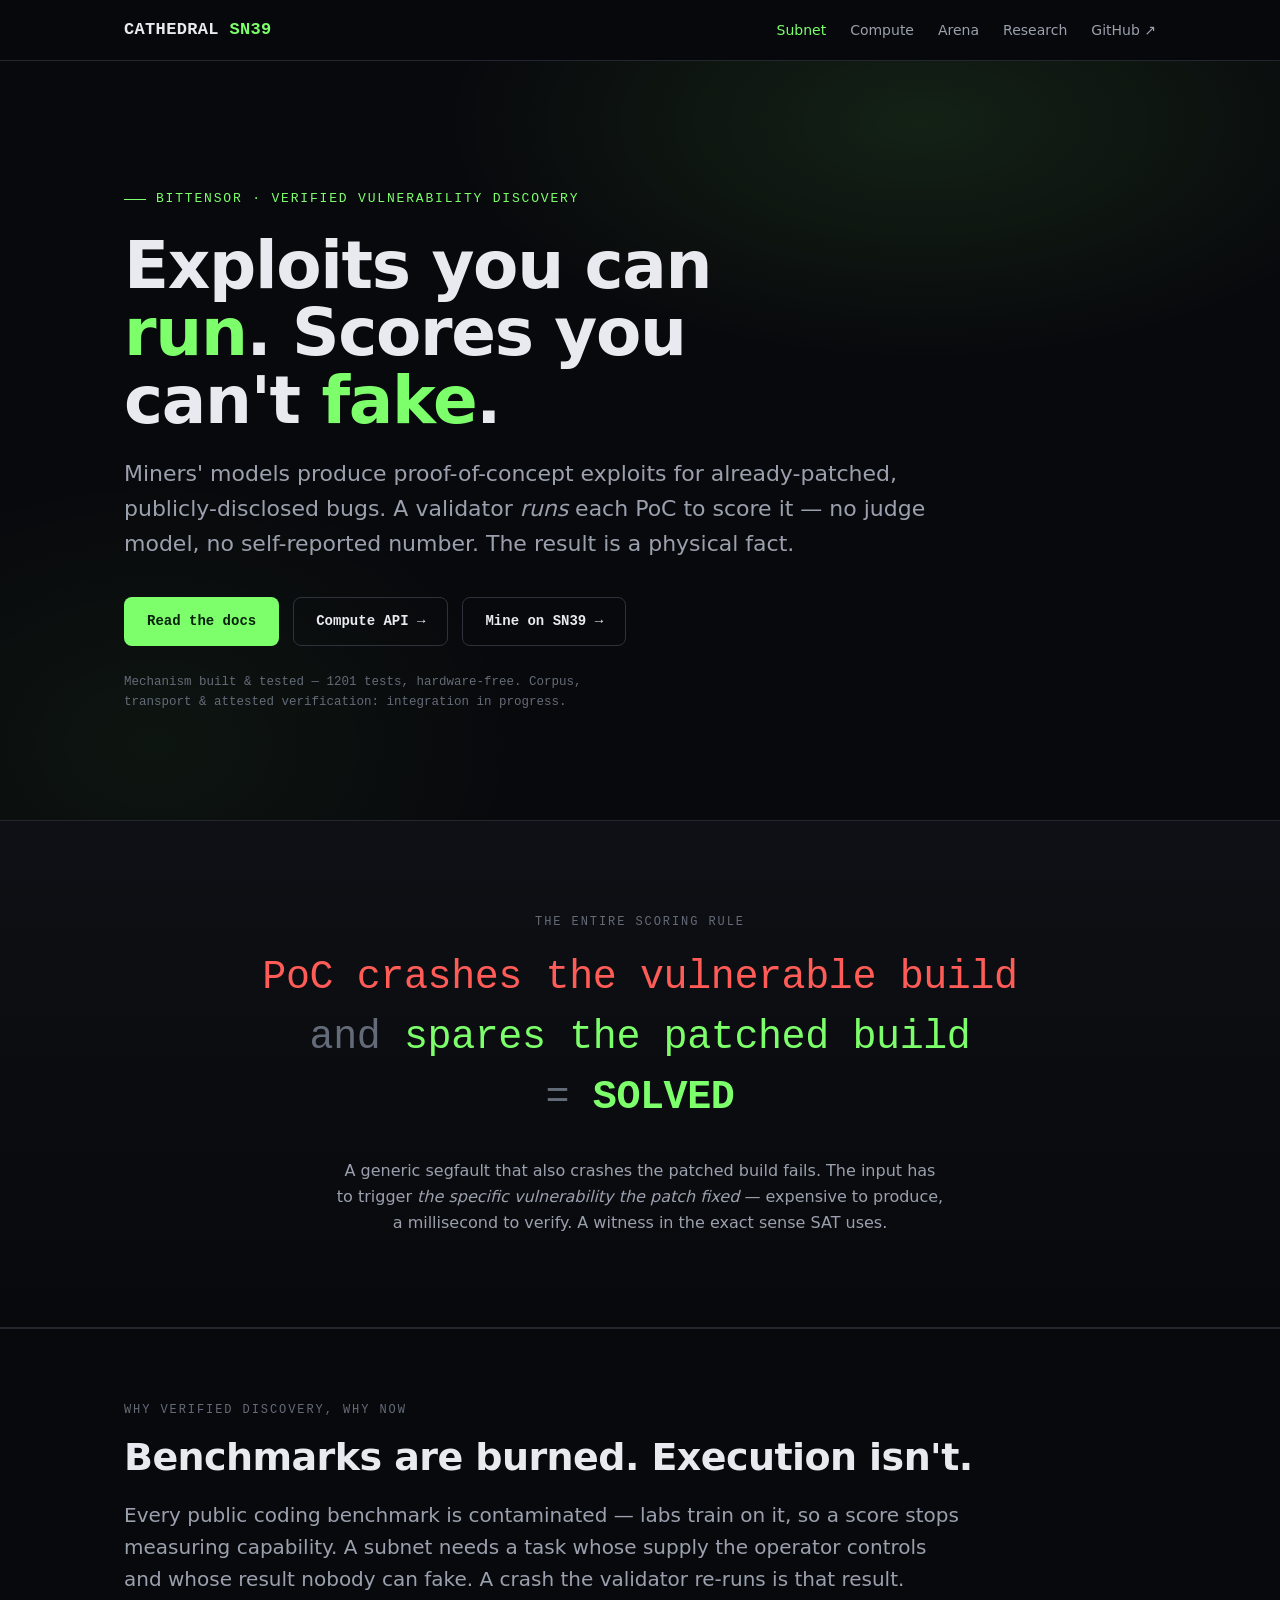
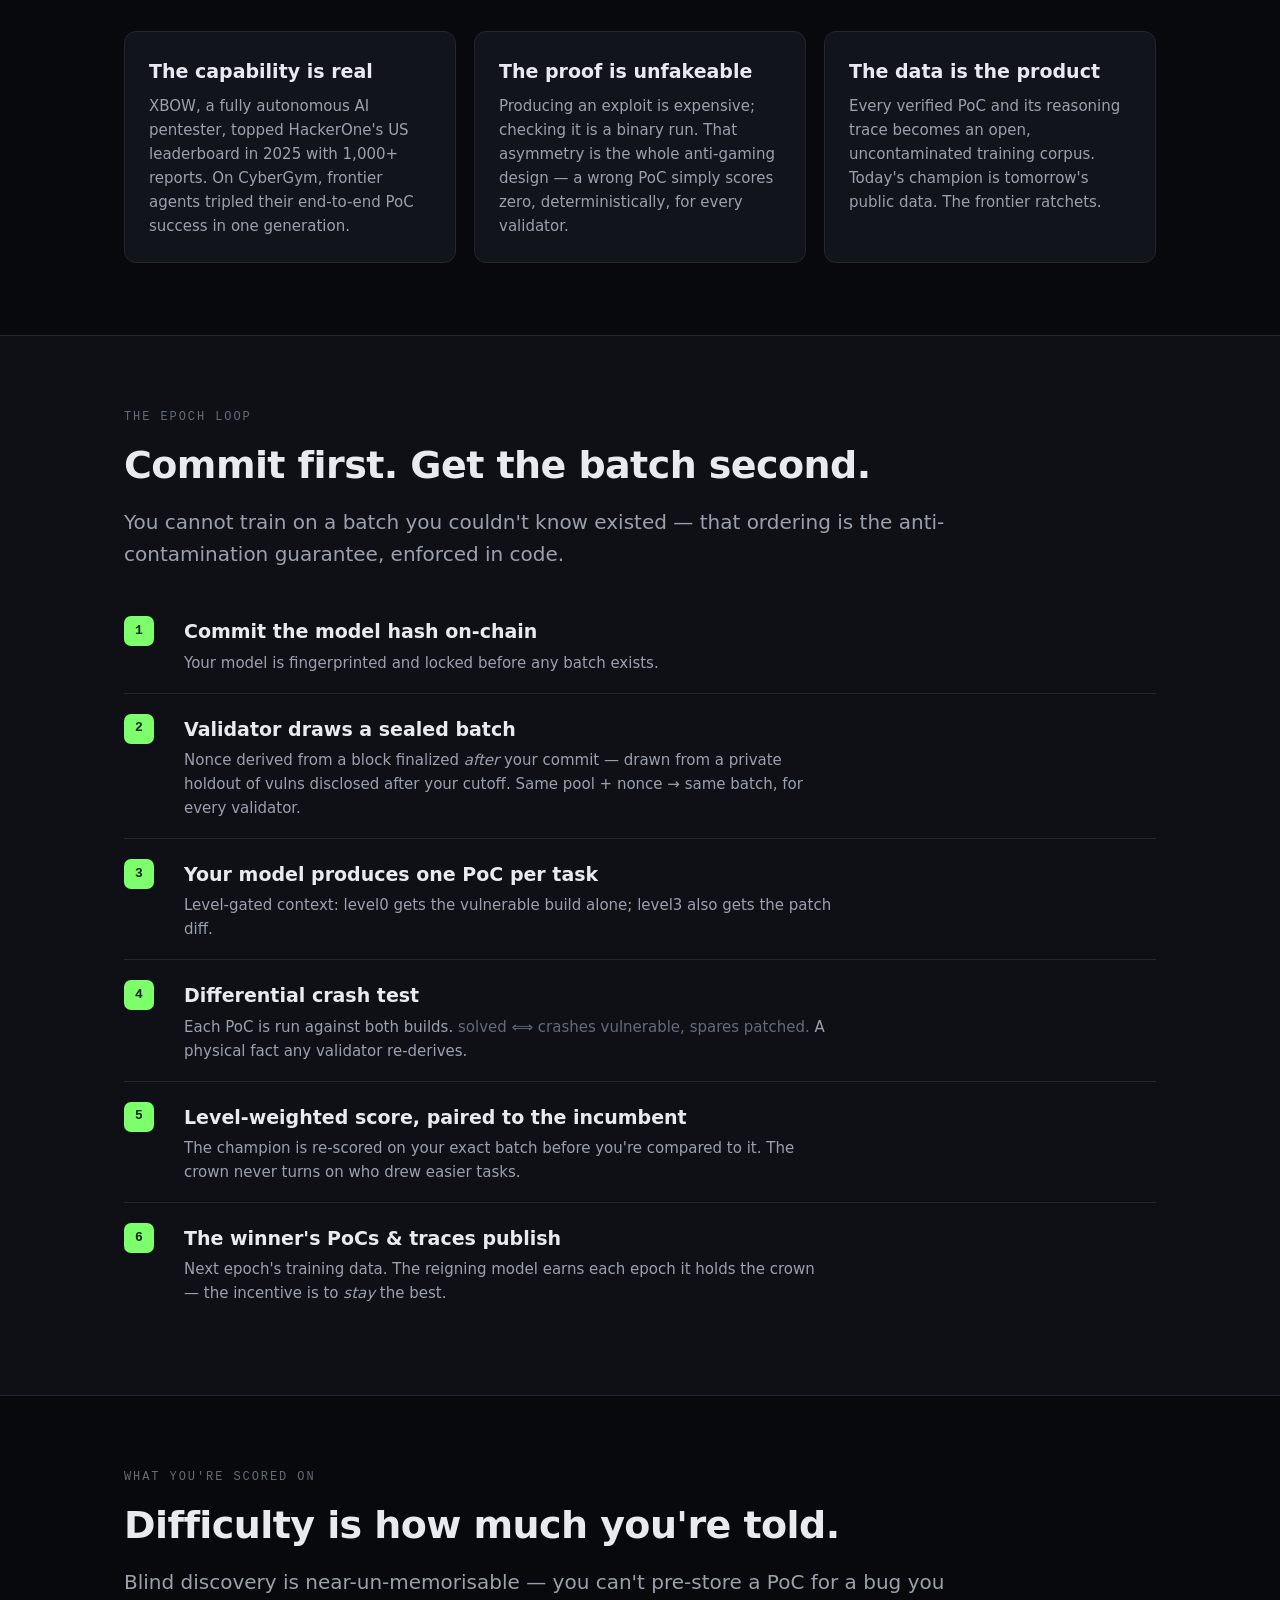
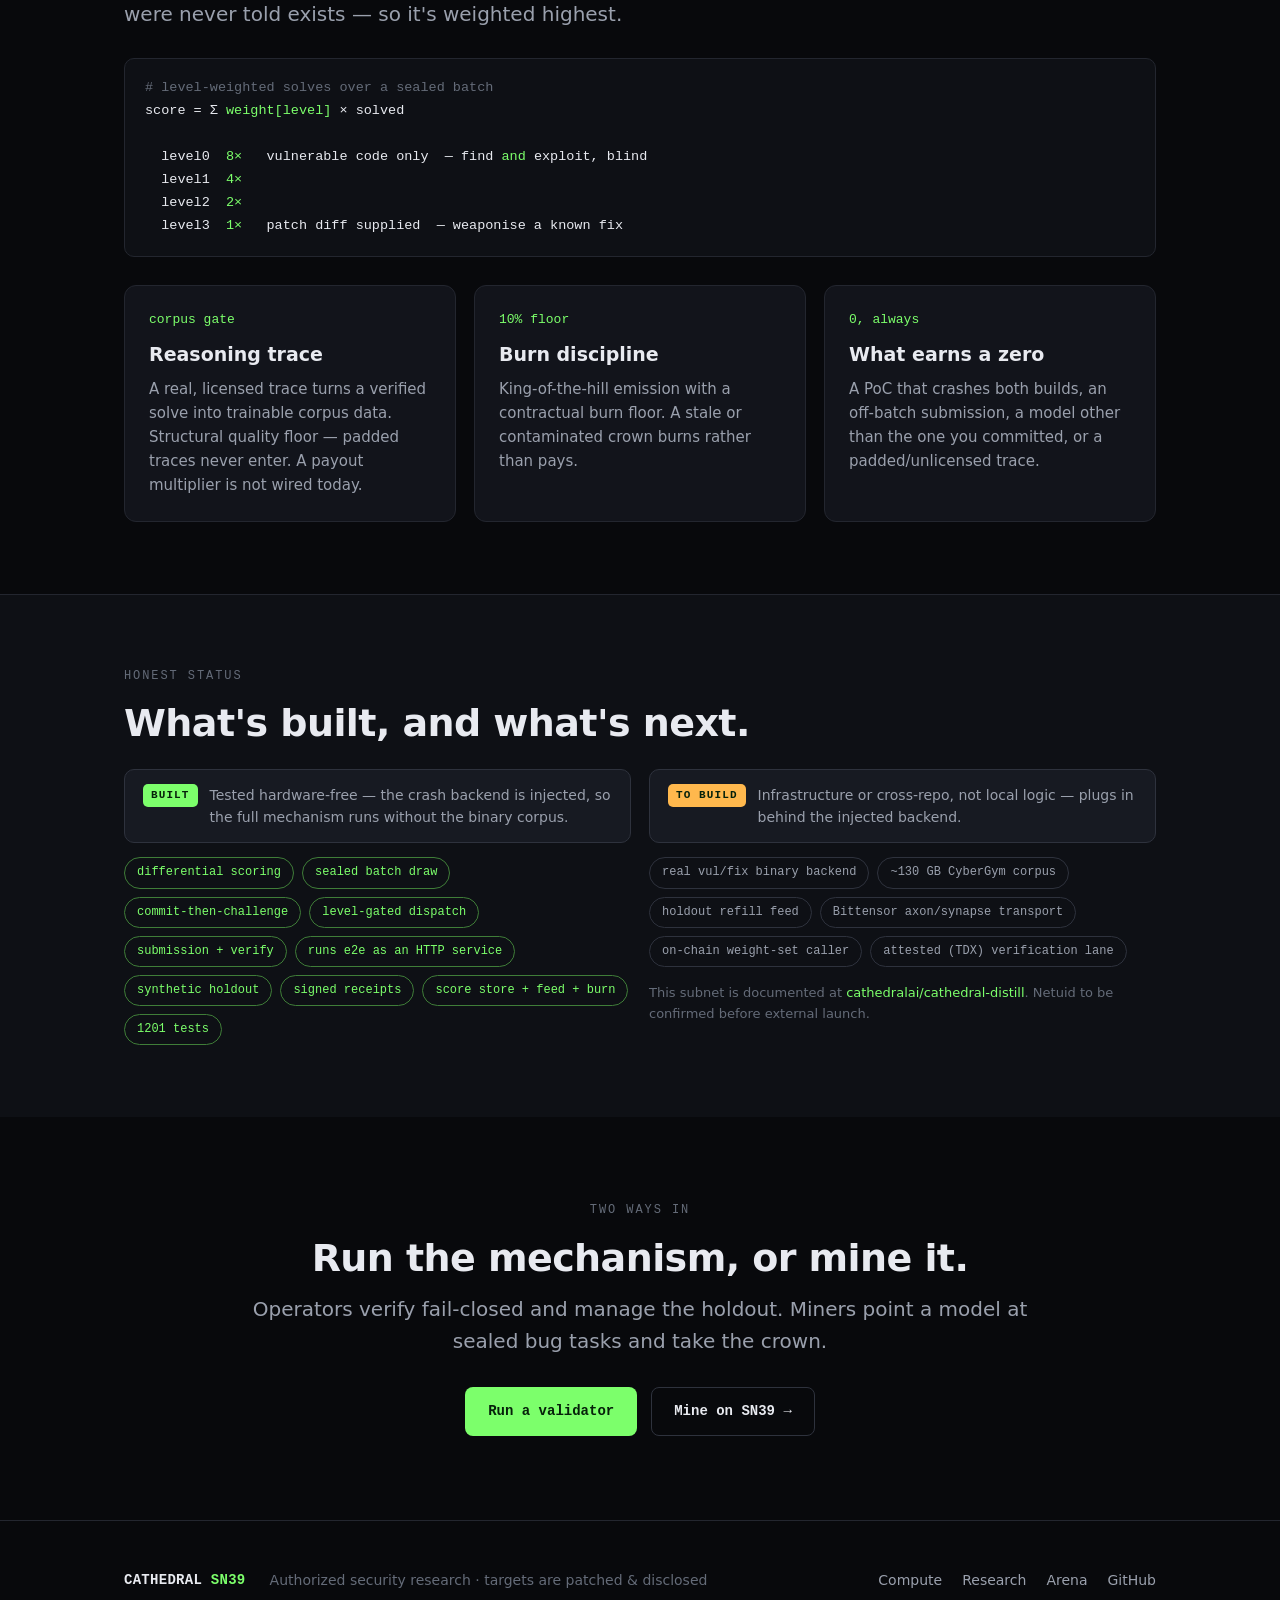
==== commit 709d262c: "Merge pull request #154 from cathedralai/ai-hpc/phase4-signed-agent Phase 4 (CLI): download + fail-c" ====
--- a/site/index.html
+++ b/site/index.html
@@ -39,7 +39,7 @@
     <a class="btn btn-ghost" href="compute.html">Compute API →</a>
     <a class="btn btn-ghost" href="arena.html">Mine on SN39 →</a>
   </div>
-  <p class="hero-note">Mechanism built &amp; tested — 1203 tests, hardware-free. Corpus, transport &amp; attested verification: integration in progress.</p>
+  <p class="hero-note">Mechanism built &amp; tested — 1201 tests, hardware-free. Corpus, transport &amp; attested verification: integration in progress.</p>
 </div></header>
 
 <!-- LOUD: the differential -->
@@ -169,7 +169,7 @@
         <span class="pill on">synthetic holdout</span>
         <span class="pill on">signed receipts</span>
         <span class="pill on">score store + feed + burn</span>
-        <span class="pill on">1203 tests</span>
+        <span class="pill on">1201 tests</span>
       </div>
     </div>
     <div>
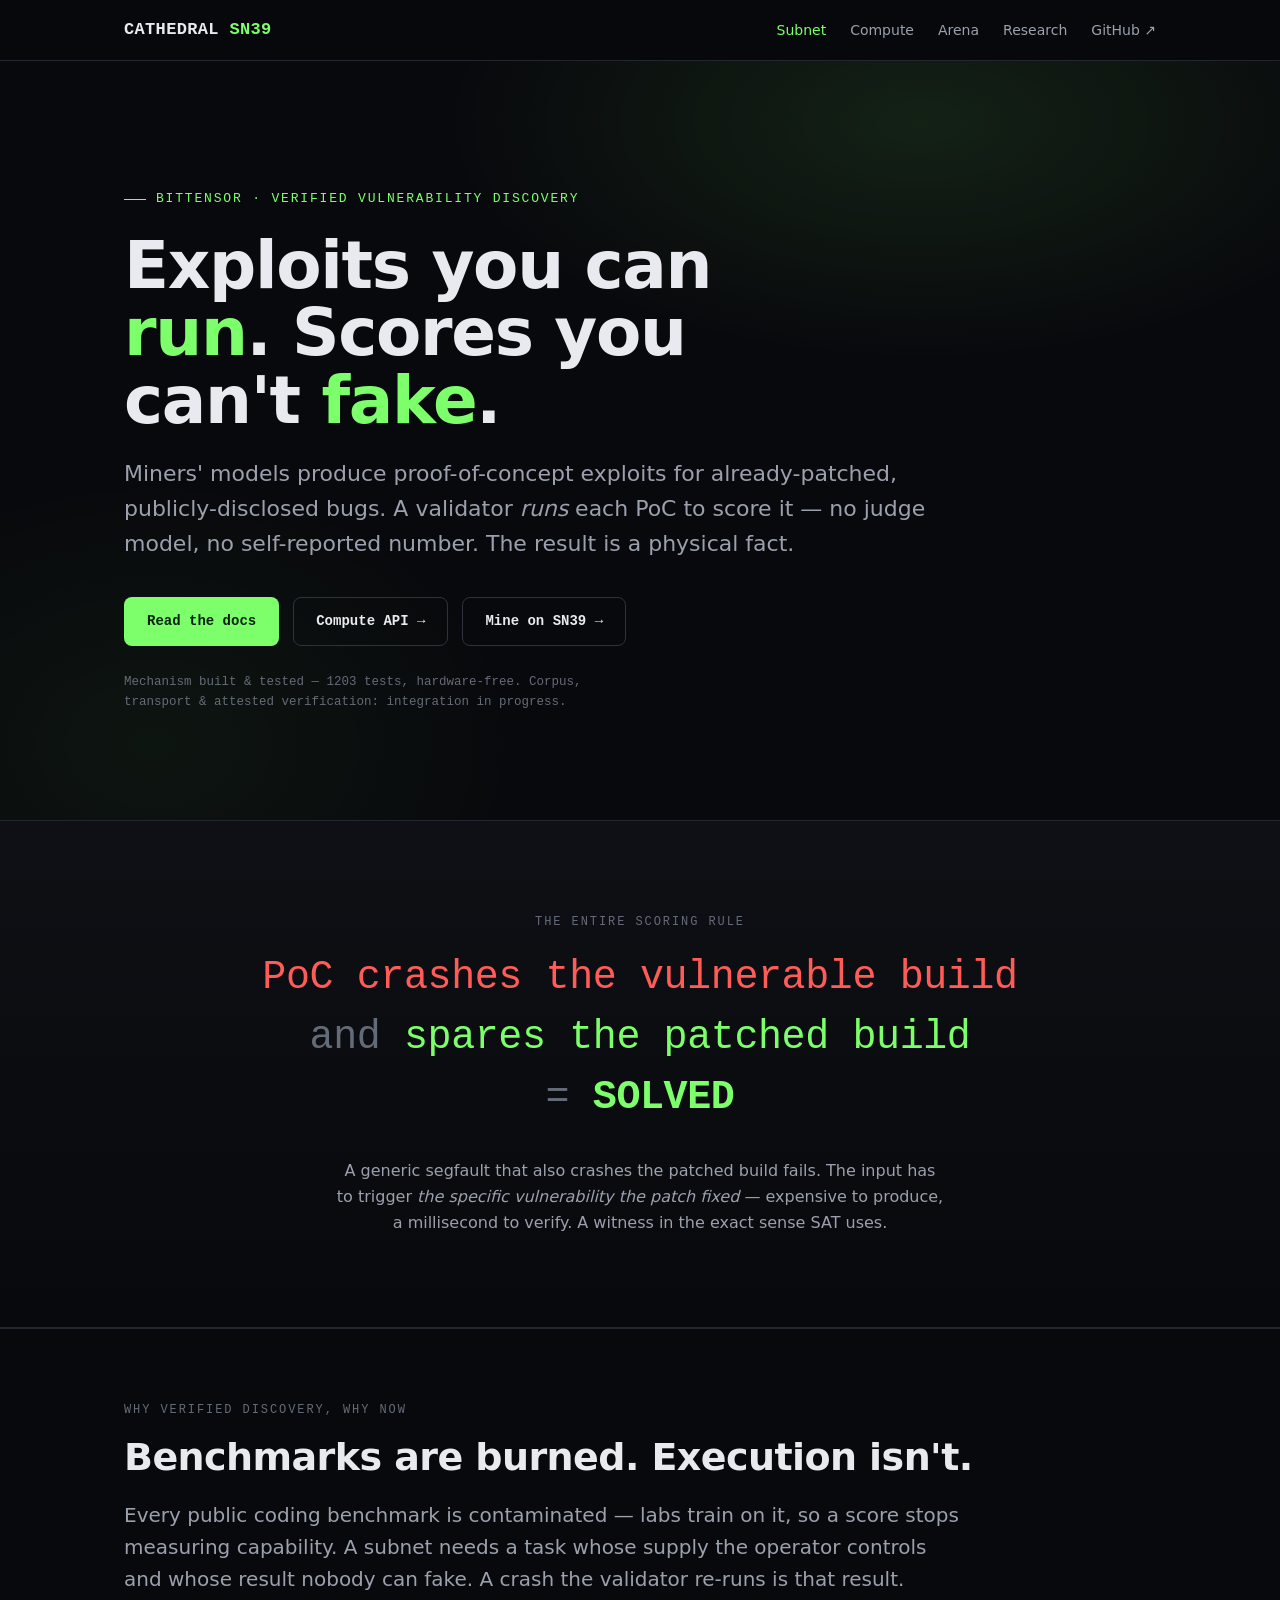
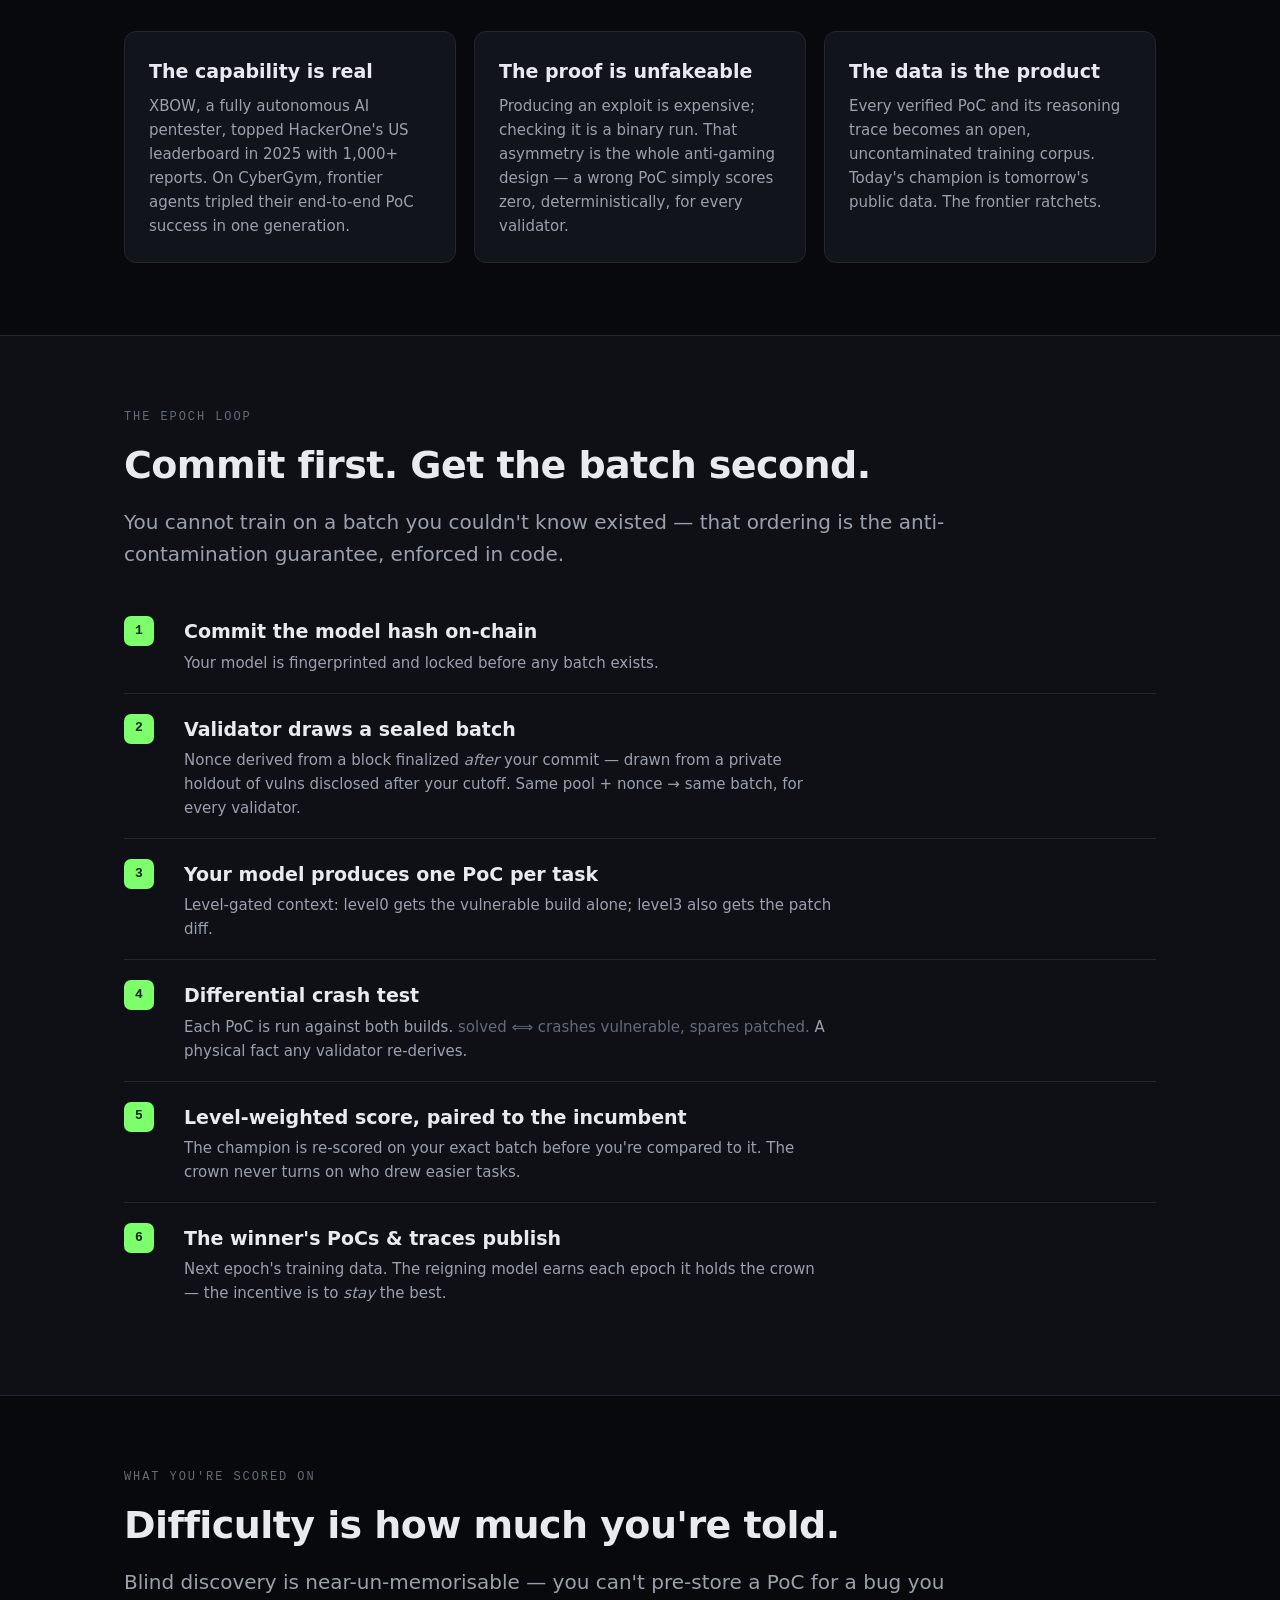
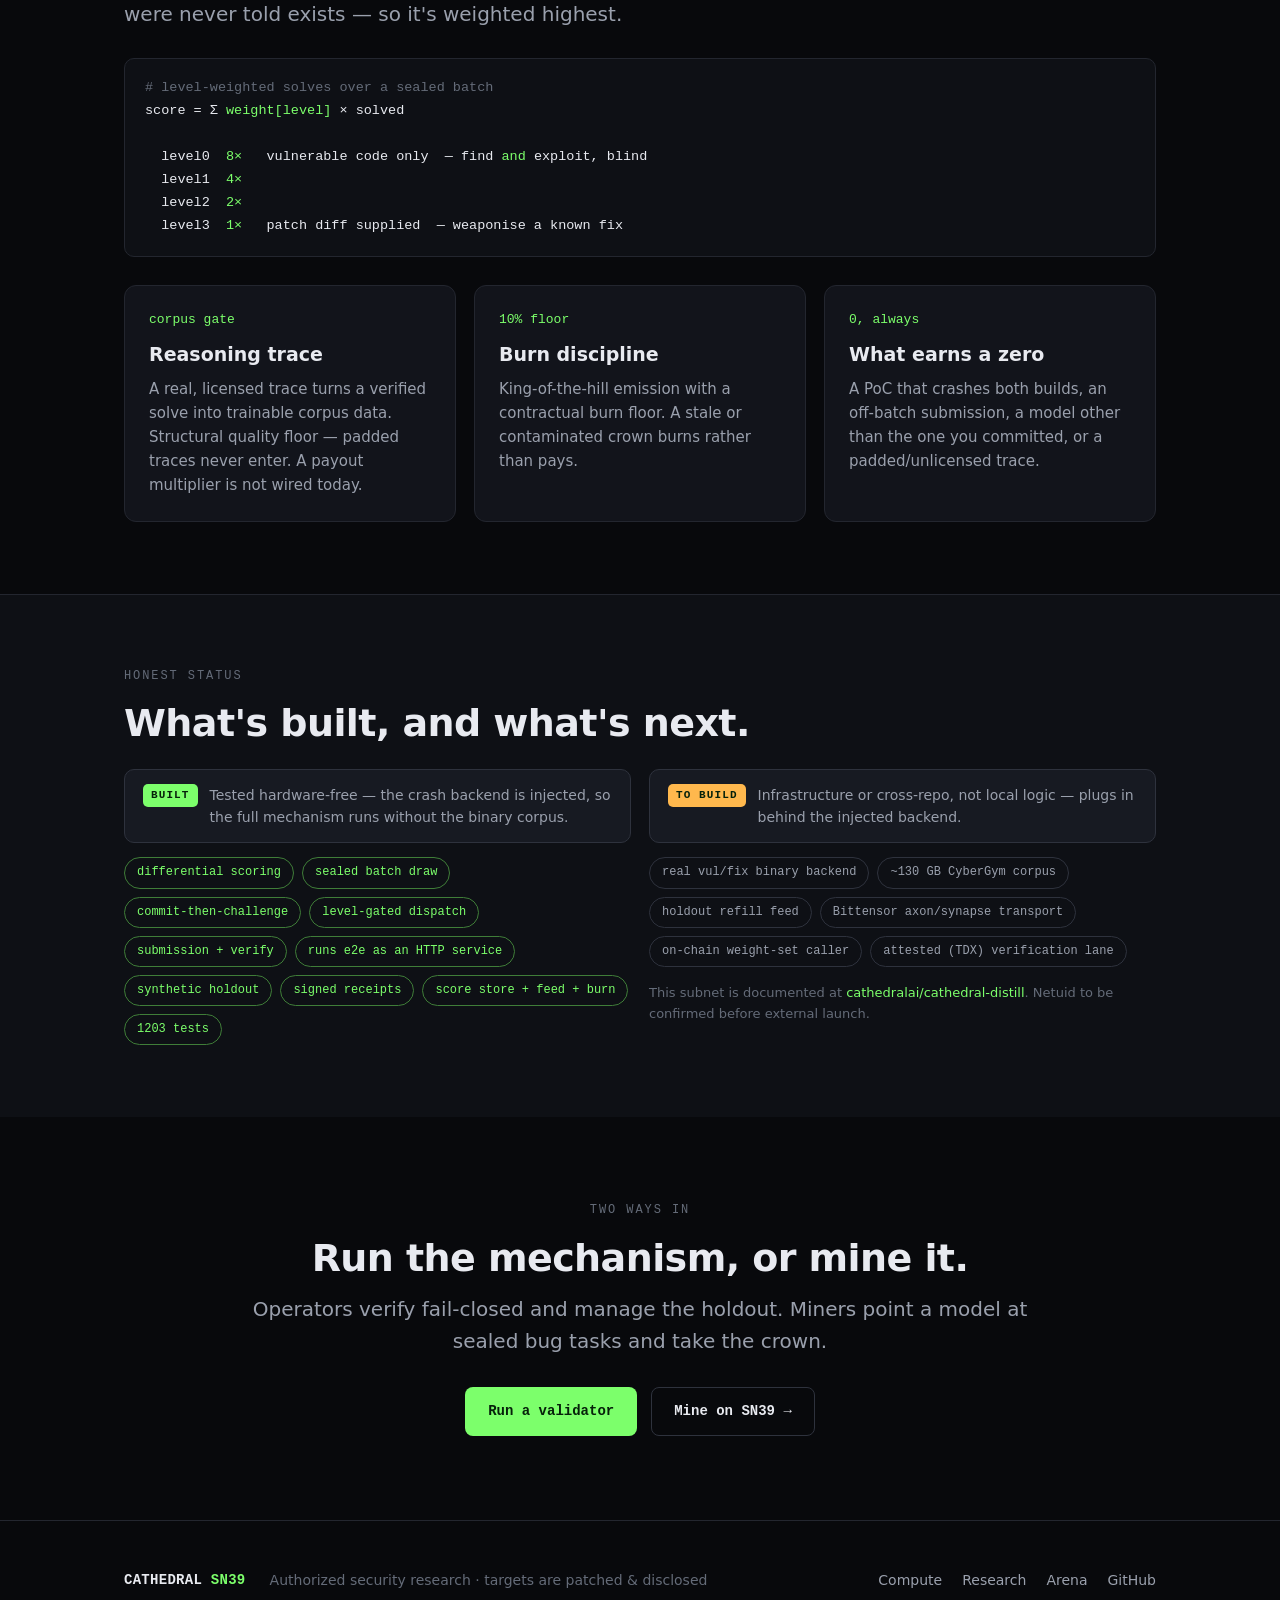
==== commit dde61418: "Merge pull request #155 from cathedralai/ai-hpc/phase5-run-submit Phase 5 (CLI): run the signed agen" ====
--- a/site/index.html
+++ b/site/index.html
@@ -39,7 +39,7 @@
     <a class="btn btn-ghost" href="compute.html">Compute API →</a>
     <a class="btn btn-ghost" href="arena.html">Mine on SN39 →</a>
   </div>
-  <p class="hero-note">Mechanism built &amp; tested — 1201 tests, hardware-free. Corpus, transport &amp; attested verification: integration in progress.</p>
+  <p class="hero-note">Mechanism built &amp; tested — 1203 tests, hardware-free. Corpus, transport &amp; attested verification: integration in progress.</p>
 </div></header>
 
 <!-- LOUD: the differential -->
@@ -169,7 +169,7 @@
         <span class="pill on">synthetic holdout</span>
         <span class="pill on">signed receipts</span>
         <span class="pill on">score store + feed + burn</span>
-        <span class="pill on">1201 tests</span>
+        <span class="pill on">1203 tests</span>
       </div>
     </div>
     <div>
